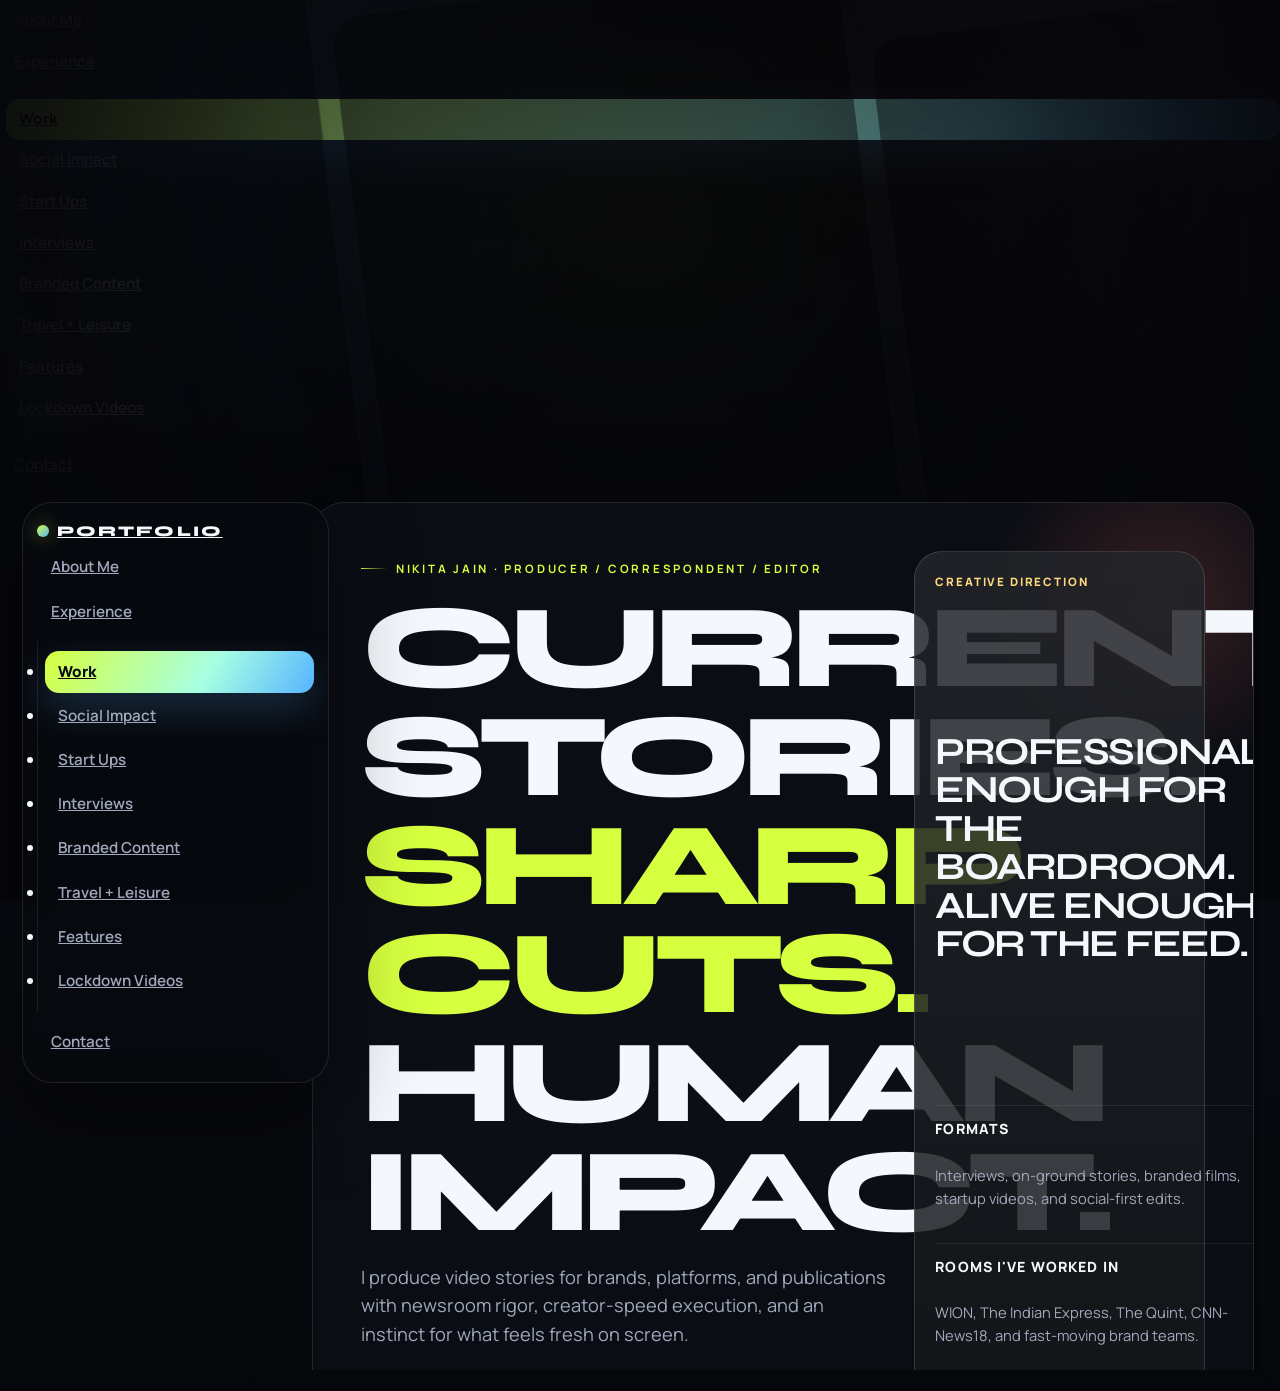
==== work/index.html @ 8c96d43a "Initial portfolio site" ====
<!DOCTYPE HTML>
<html lang="en-US">
<head>
  <meta charset="UTF-8" />
  <meta name="viewport" content="width=device-width, initial-scale=1" />
      <meta name="twitter:card"  content="summary_large_image" />
      <meta name="twitter:site"  content="@AdobePortfolio" />
      <meta  property="og:title" content="Nikita Jain" />
      <meta  property="og:image" content="https://cdn.myportfolio.com/aee86922-4d1b-463d-9aee-487c99e12952/8fd91ffe-3048-48e6-906c-65d2b6cb25d7_rwc_0x206x744x581x744.JPG?h=f7a42756dd6d887039b686fc2b5fd8d8" />
      <link rel="icon" href="[data-uri]"  />
      <link rel="stylesheet" href="/dist/css/main.css" type="text/css" />
      <link rel="stylesheet" href="https://cdn.myportfolio.com/aee86922-4d1b-463d-9aee-487c99e12952/eddd55c35e70dffb8dd0823394c822a41772726228.css?h=281a2cd52ff41fa3591e3cd0f54e4ab8" type="text/css" />
    <link rel="canonical" href="https://nikitajain2091.myportfolio.com/work" />
      <title>Nikita Jain</title>
    <script type="text/javascript" src="//use.typekit.net/ik/[base64].js?cb=7df94a2ddcbe22adc555051e82573f2f32728fa2" async onload="
    try {
      window.Typekit.load();
    } catch (e) {
      console.warn('Typekit not loaded.');
    }
    "></script>
  <link rel="stylesheet" href="/custom/custom.css" type="text/css" />
</head>
  <body class="transition-enabled nj-preload-lock">  <div class='page-background-video page-background-video-with-panel'>
  </div>
  <div class="js-responsive-nav">
    <div class="responsive-nav has-social">
      <div class="close-responsive-click-area js-close-responsive-nav">
        <div class="close-responsive-button"></div>
      </div>
          <nav data-hover-hint="nav">
      <div class="page-title">
        <a href="/nikita-jain" >About Me</a>
      </div>
      <div class="page-title">
        <a href="/experience" >Experience</a>
      </div>
              <ul class="group">
                  <li class="gallery-title"><a href="/work" class="active" >Work</a></li>
            <li class="project-title"><a href="/non-profit-organisation"  >Social Impact</a></li>
            <li class="project-title"><a href="/start-ups"  >Start Ups</a></li>
            <li class="project-title"><a href="/interviews"  >Interviews</a></li>
            <li class="project-title"><a href="/branded-content"  >Branded Content</a></li>
            <li class="project-title"><a href="/travel-leisure"  >Travel + Leisure</a></li>
            <li class="project-title"><a href="/features"  >Features</a></li>
            <li class="project-title"><a href="/lockdown-videos"  >Lockdown Videos</a></li>
              </ul>
      <div class="page-title">
        <a href="/contact" >Contact</a>
      </div>
              <div class="social pf-nav-social" data-hover-hint="navSocialIcons">
                <ul>
                </ul>
              </div>
          </nav>
    </div>
  </div>
  <div class="site-wrap cfix js-site-wrap">
    <div class="site-container">
      <div class="site-content e2e-site-content">
        <div class="sidebar-content">
          <header class="site-header">
              <div class="logo-wrap" data-hover-hint="logo">
                    <div class="logo e2e-site-logo-text logo-text  ">
    <a href="/work" class="preserve-whitespace">Portfolio</a>

</div>
              </div>
  <div class="hamburger-click-area js-hamburger">
    <div class="hamburger">
      <i></i>
      <i></i>
      <i></i>
    </div>
  </div>
          </header>
              <nav data-hover-hint="nav">
      <div class="page-title">
        <a href="/nikita-jain" >About Me</a>
      </div>
      <div class="page-title">
        <a href="/experience" >Experience</a>
      </div>
              <ul class="group">
                  <li class="gallery-title"><a href="/work" class="active" >Work</a></li>
            <li class="project-title"><a href="/non-profit-organisation"  >Social Impact</a></li>
            <li class="project-title"><a href="/start-ups"  >Start Ups</a></li>
            <li class="project-title"><a href="/interviews"  >Interviews</a></li>
            <li class="project-title"><a href="/branded-content"  >Branded Content</a></li>
            <li class="project-title"><a href="/travel-leisure"  >Travel + Leisure</a></li>
            <li class="project-title"><a href="/features"  >Features</a></li>
            <li class="project-title"><a href="/lockdown-videos"  >Lockdown Videos</a></li>
              </ul>
      <div class="page-title">
        <a href="/contact" >Contact</a>
      </div>
                  <div class="social pf-nav-social" data-hover-hint="navSocialIcons">
                    <ul>
                    </ul>
                  </div>
              </nav>
        </div>
        <main>
          <div class="nj-home-shell">
            <section class="nj-hero nj-hero--home">
              <div class="nj-hero-grid">
                <div class="nj-hero-copy">
                  <span class="nj-kicker">Nikita Jain · Producer / Correspondent / Editor</span>
                  <h1 class="nj-hero-tagline">Current stories. <span>Sharp cuts.</span> Human impact.</h1>
                  <p>I produce video stories for brands, platforms, and publications with newsroom rigor, creator-speed execution, and an instinct for what feels fresh on screen.</p>
                  <div class="nj-hero-actions">
                    <a class="nj-button nj-button-primary" href="/contact">Start a Project</a>
                    <a class="nj-button" href="/experience">See Full Experience</a>
                  </div>
                  <div class="nj-hero-meta">
                    <span>14+ years in video storytelling</span>
                    <span>Goa-based, available for projects</span>
                    <span>Research / Script / Shoot / Edit</span>
                  </div>
                </div>
                <aside class="nj-hero-panel">
                  <span class="nj-hero-panel__eyebrow">Creative Direction</span>
                  <h2 class="nj-hero-panel__title">Professional enough for the boardroom. Alive enough for the feed.</h2>
                  <ul class="nj-hero-panel__list">
                    <li>
                      <strong>Formats</strong>
                      <span>Interviews, on-ground stories, branded films, startup videos, and social-first edits.</span>
                    </li>
                    <li>
                      <strong>Rooms I&apos;ve worked in</strong>
                      <span>WION, The Indian Express, The Quint, CNN-News18, and fast-moving brand teams.</span>
                    </li>
                    <li>
                      <strong>How I work</strong>
                      <span>Emotion-led storytelling with a platform-smart visual language and strong editorial clarity.</span>
                    </li>
                  </ul>
                </aside>
              </div>
            </section>

            <section class="nj-marquee" aria-label="Areas of focus">
              <div class="nj-marquee__track">
                <span>Interview-Led Stories</span>
                <span>Branded Content</span>
                <span>Social Impact</span>
                <span>Startup Films</span>
                <span>Travel + Leisure</span>
                <span>Feature Narratives</span>
                <span>Vertical Video</span>
                <span>Interview-Led Stories</span>
                <span>Branded Content</span>
                <span>Social Impact</span>
                <span>Startup Films</span>
                <span>Travel + Leisure</span>
                <span>Feature Narratives</span>
                <span>Vertical Video</span>
              </div>
            </section>

            <section class="nj-proof-grid">
              <article class="nj-proof-card">
                <span class="nj-proof-card__label">Experience</span>
                <strong>14+</strong>
                <p>Years across newsrooms, digital platforms, and branded storytelling.</p>
              </article>
              <article class="nj-proof-card">
                <span class="nj-proof-card__label">Execution</span>
                <strong>End-to-End</strong>
                <p>Research, scripting, shoots, interviews, edit, and delivery handled with one clear vision.</p>
              </article>
              <article class="nj-proof-card">
                <span class="nj-proof-card__label">Range</span>
                <strong>Feed to Film</strong>
                <p>Comfortable moving between phone-shot verticals, cinematic packages, and long-form conversations.</p>
              </article>
              <article class="nj-proof-card">
                <span class="nj-proof-card__label">Approach</span>
                <strong>Fast + Thoughtful</strong>
                <p>Trend-aware visuals and pacing without losing the emotional core of the story.</p>
              </article>
            </section>

            <section class="nj-cover-gallery">
              <div class="nj-section-intro">
                <h2>Selected Worlds</h2>
                <p>Move through the portfolio by story type and audience. Each lane shows a different side of the way I shoot, structure, and edit.</p>
              </div>
              <section class="project-covers nj-cover-grid" data-context="page.gallery.covers">
          <a class="project-cover js-project-cover-touch hold-space" href="/non-profit-organisation" data-context="pages" data-identity="id:p69a99d00d640fbbbb282eb6e8b95f3759768d693f11e4fa039a28" data-hover-hint-id="p69a99d00d640fbbbb282eb6e8b95f3759768d693f11e4fa039a28" data-hover-hint="galleryPageCover">
              <div class="cover-image-wrap">
                <div class="cover-image">
                    <div class="cover cover-normal">

            <img
              class="cover__img js-lazy"
              src="https://cdn.myportfolio.com/aee86922-4d1b-463d-9aee-487c99e12952/8fd91ffe-3048-48e6-906c-65d2b6cb25d7_rwc_0x206x744x581x32.JPG?h=46babee349b1d46975802ad6f79997cb"
              data-src="https://cdn.myportfolio.com/aee86922-4d1b-463d-9aee-487c99e12952/8fd91ffe-3048-48e6-906c-65d2b6cb25d7_rwc_0x206x744x581x744.JPG?h=f7a42756dd6d887039b686fc2b5fd8d8"
              data-srcset="https://cdn.myportfolio.com/aee86922-4d1b-463d-9aee-487c99e12952/8fd91ffe-3048-48e6-906c-65d2b6cb25d7_rwc_0x206x744x581x640.JPG?h=66c3977cce5f6ee6545871f9a658749f 640w, https://cdn.myportfolio.com/aee86922-4d1b-463d-9aee-487c99e12952/8fd91ffe-3048-48e6-906c-65d2b6cb25d7_rwc_0x206x744x581x744.JPG?h=f7a42756dd6d887039b686fc2b5fd8d8 1280w, https://cdn.myportfolio.com/aee86922-4d1b-463d-9aee-487c99e12952/8fd91ffe-3048-48e6-906c-65d2b6cb25d7_rwc_0x206x744x581x744.JPG?h=f7a42756dd6d887039b686fc2b5fd8d8 1366w, https://cdn.myportfolio.com/aee86922-4d1b-463d-9aee-487c99e12952/8fd91ffe-3048-48e6-906c-65d2b6cb25d7_rwc_0x206x744x581x744.JPG?h=f7a42756dd6d887039b686fc2b5fd8d8 1920w, https://cdn.myportfolio.com/aee86922-4d1b-463d-9aee-487c99e12952/8fd91ffe-3048-48e6-906c-65d2b6cb25d7_rwc_0x206x744x581x744.JPG?h=f7a42756dd6d887039b686fc2b5fd8d8 2560w, https://cdn.myportfolio.com/aee86922-4d1b-463d-9aee-487c99e12952/8fd91ffe-3048-48e6-906c-65d2b6cb25d7_rwc_0x206x744x581x744.JPG?h=f7a42756dd6d887039b686fc2b5fd8d8 5120w"
              data-sizes="(max-width: 540px) 100vw, (max-width: 768px) 50vw, calc(1400px / 3)"
            >
                              </div>
                </div>
              </div>
            <div class="details-wrap">
              <div class="details">
                <div class="details-inner">
                    <div class="title preserve-whitespace">Social Impact</div>
                    <div class="date">2026</div>
                </div>
              </div>
            </div>
          </a>
          <a class="project-cover js-project-cover-touch hold-space" href="/start-ups" data-context="pages" data-identity="id:p67a1b7a6af06026bf048efdf017a32c3e430eb9e0eb062f601c6f" data-hover-hint-id="p67a1b7a6af06026bf048efdf017a32c3e430eb9e0eb062f601c6f" data-hover-hint="galleryPageCover">
              <div class="cover-image-wrap">
                <div class="cover-image">
                    <div class="cover cover-normal">

            <img
              class="cover__img js-lazy"
              src="https://cdn.myportfolio.com/aee86922-4d1b-463d-9aee-487c99e12952/4d25d91d-5f3c-4228-8494-e9ae48df9326_rwc_94x0x1091x853x32.jpg?h=dbe4711f5311e3dec28117957ae3f00a"
              data-src="https://cdn.myportfolio.com/aee86922-4d1b-463d-9aee-487c99e12952/4d25d91d-5f3c-4228-8494-e9ae48df9326_rwc_94x0x1091x853x1091.jpg?h=72ae4a4e97147f4b478f6525df0117e9"
              data-srcset="https://cdn.myportfolio.com/aee86922-4d1b-463d-9aee-487c99e12952/4d25d91d-5f3c-4228-8494-e9ae48df9326_rwc_94x0x1091x853x640.jpg?h=49e66bca6ec04d92ec4b084edcbdb229 640w, https://cdn.myportfolio.com/aee86922-4d1b-463d-9aee-487c99e12952/4d25d91d-5f3c-4228-8494-e9ae48df9326_rwc_94x0x1091x853x1280.jpg?h=5ebd2a297aa0f67d7ffc18de611f49a6 1280w, https://cdn.myportfolio.com/aee86922-4d1b-463d-9aee-487c99e12952/4d25d91d-5f3c-4228-8494-e9ae48df9326_rwc_94x0x1091x853x1091.jpg?h=72ae4a4e97147f4b478f6525df0117e9 1366w, https://cdn.myportfolio.com/aee86922-4d1b-463d-9aee-487c99e12952/4d25d91d-5f3c-4228-8494-e9ae48df9326_rwc_94x0x1091x853x1091.jpg?h=72ae4a4e97147f4b478f6525df0117e9 1920w, https://cdn.myportfolio.com/aee86922-4d1b-463d-9aee-487c99e12952/4d25d91d-5f3c-4228-8494-e9ae48df9326_rwc_94x0x1091x853x1091.jpg?h=72ae4a4e97147f4b478f6525df0117e9 2560w, https://cdn.myportfolio.com/aee86922-4d1b-463d-9aee-487c99e12952/4d25d91d-5f3c-4228-8494-e9ae48df9326_rwc_94x0x1091x853x1091.jpg?h=72ae4a4e97147f4b478f6525df0117e9 5120w"
              data-sizes="(max-width: 540px) 100vw, (max-width: 768px) 50vw, calc(1400px / 3)"
            >
                              </div>
                </div>
              </div>
            <div class="details-wrap">
              <div class="details">
                <div class="details-inner">
                    <div class="title preserve-whitespace">Start Ups</div>
                    <div class="date">2025</div>
                </div>
              </div>
            </div>
          </a>
          <a class="project-cover js-project-cover-touch hold-space" href="/interviews" data-context="pages" data-identity="id:p6778fb15527fad0252ab89fa9fde29dbbafadbda7f78a64df3cc3" data-hover-hint-id="p6778fb15527fad0252ab89fa9fde29dbbafadbda7f78a64df3cc3" data-hover-hint="galleryPageCover">
              <div class="cover-image-wrap">
                <div class="cover-image">
                    <div class="cover cover-normal">

            <img
              class="cover__img js-lazy"
              src="https://cdn.myportfolio.com/aee86922-4d1b-463d-9aee-487c99e12952/fcc16484-1bd5-47ad-b147-c75aed5e3f62_carw_202x158x32.jpg?h=e5e4cd2edb185f1dd699bc64ae4f3de8"
              data-src="https://cdn.myportfolio.com/aee86922-4d1b-463d-9aee-487c99e12952/fcc16484-1bd5-47ad-b147-c75aed5e3f62_car_202x158.jpg?h=d15eca2c1eee6078e3727396155e9a61"
              data-srcset="https://cdn.myportfolio.com/aee86922-4d1b-463d-9aee-487c99e12952/fcc16484-1bd5-47ad-b147-c75aed5e3f62_carw_202x158x640.jpg?h=32877344a2f6209b33705a50ab654e26 640w, https://cdn.myportfolio.com/aee86922-4d1b-463d-9aee-487c99e12952/fcc16484-1bd5-47ad-b147-c75aed5e3f62_carw_202x158x1280.jpg?h=3bfe947cf84d22b657b412e67a409b3d 1280w, https://cdn.myportfolio.com/aee86922-4d1b-463d-9aee-487c99e12952/fcc16484-1bd5-47ad-b147-c75aed5e3f62_carw_202x158x1366.jpg?h=f3afdcce19eab4b9a81ace2a52f444f5 1366w, https://cdn.myportfolio.com/aee86922-4d1b-463d-9aee-487c99e12952/fcc16484-1bd5-47ad-b147-c75aed5e3f62_carw_202x158x1920.jpg?h=f467f16646173b00ad50e432af799187 1920w, https://cdn.myportfolio.com/aee86922-4d1b-463d-9aee-487c99e12952/fcc16484-1bd5-47ad-b147-c75aed5e3f62_carw_202x158x2560.jpg?h=c8b176a6cb5537dbf6fa17abb9a76dae 2560w, https://cdn.myportfolio.com/aee86922-4d1b-463d-9aee-487c99e12952/fcc16484-1bd5-47ad-b147-c75aed5e3f62_carw_202x158x5120.jpg?h=d879a4a7cb00586a640a07ba1a0d7699 5120w"
              data-sizes="(max-width: 540px) 100vw, (max-width: 768px) 50vw, calc(1400px / 3)"
            >
                              </div>
                </div>
              </div>
            <div class="details-wrap">
              <div class="details">
                <div class="details-inner">
                    <div class="title preserve-whitespace">Interviews</div>
                    <div class="date">2025</div>
                </div>
              </div>
            </div>
          </a>
          <a class="project-cover js-project-cover-touch hold-space" href="/branded-content" data-context="pages" data-identity="id:p67779c4733384d0aa7c23683206b95b6d7e60f40e93129cc434a5" data-hover-hint-id="p67779c4733384d0aa7c23683206b95b6d7e60f40e93129cc434a5" data-hover-hint="galleryPageCover">
              <div class="cover-image-wrap">
                <div class="cover-image">
                    <div class="cover cover-normal">

            <img
              class="cover__img js-lazy"
              src="https://cdn.myportfolio.com/aee86922-4d1b-463d-9aee-487c99e12952/cc681901-b016-4898-b222-823a9cf1b971_carw_202x158x32.jpg?h=ba87c7a8791ac4b1af8dad7a58f90e3b"
              data-src="https://cdn.myportfolio.com/aee86922-4d1b-463d-9aee-487c99e12952/cc681901-b016-4898-b222-823a9cf1b971_car_202x158.jpg?h=5d8b48dfadba8f13a7128de1c24a7b96"
              data-srcset="https://cdn.myportfolio.com/aee86922-4d1b-463d-9aee-487c99e12952/cc681901-b016-4898-b222-823a9cf1b971_carw_202x158x640.jpg?h=aa7c1d70f0b62af38e5bbd72b6e5def1 640w, https://cdn.myportfolio.com/aee86922-4d1b-463d-9aee-487c99e12952/cc681901-b016-4898-b222-823a9cf1b971_carw_202x158x1280.jpg?h=6733adc90137df01ff74440164b99a39 1280w, https://cdn.myportfolio.com/aee86922-4d1b-463d-9aee-487c99e12952/cc681901-b016-4898-b222-823a9cf1b971_carw_202x158x1366.jpg?h=92a923e9a21c0c8d1201cc362e1d7c19 1366w, https://cdn.myportfolio.com/aee86922-4d1b-463d-9aee-487c99e12952/cc681901-b016-4898-b222-823a9cf1b971_carw_202x158x1920.jpg?h=30c74062319040f28af80ba64abd8ca9 1920w, https://cdn.myportfolio.com/aee86922-4d1b-463d-9aee-487c99e12952/cc681901-b016-4898-b222-823a9cf1b971_carw_202x158x2560.jpg?h=14dff5db69cf940885a693a605d68b1d 2560w, https://cdn.myportfolio.com/aee86922-4d1b-463d-9aee-487c99e12952/cc681901-b016-4898-b222-823a9cf1b971_carw_202x158x5120.jpg?h=046531c1f0f545b5ad04c8bb2e326e31 5120w"
              data-sizes="(max-width: 540px) 100vw, (max-width: 768px) 50vw, calc(1400px / 3)"
            >
                              </div>
                </div>
              </div>
            <div class="details-wrap">
              <div class="details">
                <div class="details-inner">
                    <div class="title preserve-whitespace">Branded Content</div>
                    <div class="date">2025</div>
                </div>
              </div>
            </div>
          </a>
          <a class="project-cover js-project-cover-touch hold-space" href="/travel-leisure" data-context="pages" data-identity="id:p67779c1e7af4ba90fbf427b9a416ce37aef0cb1a3dfe5766c3e79" data-hover-hint-id="p67779c1e7af4ba90fbf427b9a416ce37aef0cb1a3dfe5766c3e79" data-hover-hint="galleryPageCover">
              <div class="cover-image-wrap">
                <div class="cover-image">
                    <div class="cover cover-normal">

            <img
              class="cover__img js-lazy"
              src="https://cdn.myportfolio.com/aee86922-4d1b-463d-9aee-487c99e12952/0b2a0162-5c78-4f82-a847-a118b00306ab_carw_202x158x32.jpg?h=ffd5b77c35e6673cdbf5a2f8476d49c8"
              data-src="https://cdn.myportfolio.com/aee86922-4d1b-463d-9aee-487c99e12952/0b2a0162-5c78-4f82-a847-a118b00306ab_car_202x158.jpg?h=558faad0306115b7de61b512bda860c1"
              data-srcset="https://cdn.myportfolio.com/aee86922-4d1b-463d-9aee-487c99e12952/0b2a0162-5c78-4f82-a847-a118b00306ab_carw_202x158x640.jpg?h=7083d243ebfe6ab490bdd111f57207de 640w, https://cdn.myportfolio.com/aee86922-4d1b-463d-9aee-487c99e12952/0b2a0162-5c78-4f82-a847-a118b00306ab_carw_202x158x1280.jpg?h=0aedeac81f8951c5351971e1dcc22db5 1280w, https://cdn.myportfolio.com/aee86922-4d1b-463d-9aee-487c99e12952/0b2a0162-5c78-4f82-a847-a118b00306ab_carw_202x158x1366.jpg?h=9ce78f19dc288e5f325fcc2e0868651c 1366w, https://cdn.myportfolio.com/aee86922-4d1b-463d-9aee-487c99e12952/0b2a0162-5c78-4f82-a847-a118b00306ab_carw_202x158x1920.jpg?h=0e2c732986522b09bbfe10b82123adac 1920w, https://cdn.myportfolio.com/aee86922-4d1b-463d-9aee-487c99e12952/0b2a0162-5c78-4f82-a847-a118b00306ab_carw_202x158x2560.jpg?h=092507960ca8c503eef7f58e24eb3cd4 2560w, https://cdn.myportfolio.com/aee86922-4d1b-463d-9aee-487c99e12952/0b2a0162-5c78-4f82-a847-a118b00306ab_carw_202x158x5120.jpg?h=f7d112cc7713cbe6d7ba915614eef02b 5120w"
              data-sizes="(max-width: 540px) 100vw, (max-width: 768px) 50vw, calc(1400px / 3)"
            >
                              </div>
                </div>
              </div>
            <div class="details-wrap">
              <div class="details">
                <div class="details-inner">
                    <div class="title preserve-whitespace">Travel + Leisure</div>
                    <div class="date">2025</div>
                </div>
              </div>
            </div>
          </a>
          <a class="project-cover js-project-cover-touch hold-space" href="/features" data-context="pages" data-identity="id:p6777a05237d5c7350c290656d8c7e31f5ba0dac19aadd1fe1a2b9" data-hover-hint-id="p6777a05237d5c7350c290656d8c7e31f5ba0dac19aadd1fe1a2b9" data-hover-hint="galleryPageCover">
              <div class="cover-image-wrap">
                <div class="cover-image">
                    <div class="cover cover-normal">

            <img
              class="cover__img js-lazy"
              src="https://cdn.myportfolio.com/aee86922-4d1b-463d-9aee-487c99e12952/70597f4e-afa6-4838-a004-e8d9013685e0_carw_202x158x32.jpg?h=668695b05a7e8697c2f204d3653eb264"
              data-src="https://cdn.myportfolio.com/aee86922-4d1b-463d-9aee-487c99e12952/70597f4e-afa6-4838-a004-e8d9013685e0_car_202x158.jpg?h=e58ef315ed99d3a5236b28be48046913"
              data-srcset="https://cdn.myportfolio.com/aee86922-4d1b-463d-9aee-487c99e12952/70597f4e-afa6-4838-a004-e8d9013685e0_carw_202x158x640.jpg?h=8ae50405e1cfc60ef6d892773c2ba14c 640w, https://cdn.myportfolio.com/aee86922-4d1b-463d-9aee-487c99e12952/70597f4e-afa6-4838-a004-e8d9013685e0_carw_202x158x1280.jpg?h=f58c5d58601f16366dea4c9d15deda85 1280w, https://cdn.myportfolio.com/aee86922-4d1b-463d-9aee-487c99e12952/70597f4e-afa6-4838-a004-e8d9013685e0_carw_202x158x1366.jpg?h=c828b4c99c101ee37361379655a68579 1366w, https://cdn.myportfolio.com/aee86922-4d1b-463d-9aee-487c99e12952/70597f4e-afa6-4838-a004-e8d9013685e0_carw_202x158x1920.jpg?h=dc20706ab68c3ad837b1d6866a610c58 1920w, https://cdn.myportfolio.com/aee86922-4d1b-463d-9aee-487c99e12952/70597f4e-afa6-4838-a004-e8d9013685e0_carw_202x158x2560.jpg?h=e50884d668eb23446a8b6689fd352d97 2560w, https://cdn.myportfolio.com/aee86922-4d1b-463d-9aee-487c99e12952/70597f4e-afa6-4838-a004-e8d9013685e0_carw_202x158x5120.jpg?h=5e909d4a7f3d91ddcd18507fd6660215 5120w"
              data-sizes="(max-width: 540px) 100vw, (max-width: 768px) 50vw, calc(1400px / 3)"
            >
                              </div>
                </div>
              </div>
            <div class="details-wrap">
              <div class="details">
                <div class="details-inner">
                    <div class="title preserve-whitespace">Features</div>
                    <div class="date">2025</div>
                </div>
              </div>
            </div>
          </a>
          <a class="project-cover js-project-cover-touch hold-space" href="/lockdown-videos" data-context="pages" data-identity="id:p67779c6f9dc8c81702be55b2a3e5d7760f9df091a7bce8c502dde" data-hover-hint-id="p67779c6f9dc8c81702be55b2a3e5d7760f9df091a7bce8c502dde" data-hover-hint="galleryPageCover">
              <div class="cover-image-wrap">
                <div class="cover-image">
                    <div class="cover cover-normal">

            <img
              class="cover__img js-lazy"
              src="https://cdn.myportfolio.com/aee86922-4d1b-463d-9aee-487c99e12952/13371e4a-a2e8-44d2-bed3-285e565fddd1_carw_202x158x32.jpg?h=eba43be8632b921ef93ea2a25771d299"
              data-src="https://cdn.myportfolio.com/aee86922-4d1b-463d-9aee-487c99e12952/13371e4a-a2e8-44d2-bed3-285e565fddd1_car_202x158.jpg?h=0c3395802fc854de5c94f16a3d7da24a"
              data-srcset="https://cdn.myportfolio.com/aee86922-4d1b-463d-9aee-487c99e12952/13371e4a-a2e8-44d2-bed3-285e565fddd1_carw_202x158x640.jpg?h=43f4ce92bc10a51c37290b6c5fa6e3bf 640w, https://cdn.myportfolio.com/aee86922-4d1b-463d-9aee-487c99e12952/13371e4a-a2e8-44d2-bed3-285e565fddd1_carw_202x158x1280.jpg?h=1ef12a7c59e057b616949a706f279675 1280w, https://cdn.myportfolio.com/aee86922-4d1b-463d-9aee-487c99e12952/13371e4a-a2e8-44d2-bed3-285e565fddd1_carw_202x158x1366.jpg?h=0903219731899481abca32868b02c037 1366w, https://cdn.myportfolio.com/aee86922-4d1b-463d-9aee-487c99e12952/13371e4a-a2e8-44d2-bed3-285e565fddd1_carw_202x158x1920.jpg?h=cd132072c001865fc42c5ff8fa0d47d9 1920w, https://cdn.myportfolio.com/aee86922-4d1b-463d-9aee-487c99e12952/13371e4a-a2e8-44d2-bed3-285e565fddd1_carw_202x158x2560.jpg?h=a96a1d4c9a150a7ad7cf2fc782923515 2560w, https://cdn.myportfolio.com/aee86922-4d1b-463d-9aee-487c99e12952/13371e4a-a2e8-44d2-bed3-285e565fddd1_carw_202x158x5120.jpg?h=4c330bfea560d4d837e8b66b15bafa44 5120w"
              data-sizes="(max-width: 540px) 100vw, (max-width: 768px) 50vw, calc(1400px / 3)"
            >
                              </div>
                </div>
              </div>
            <div class="details-wrap">
              <div class="details">
                <div class="details-inner">
                    <div class="title preserve-whitespace">Lockdown Videos</div>
                    <div class="date">2025</div>
                </div>
              </div>
            </div>
          </a>
          </section>
            </section>

            <section class="nj-selected-cuts">
              <div class="nj-reel-top">
                <div class="nj-section-intro">
                  <h2>Quick Watch</h2>
                  <p>A few fast reads on tone, pacing, and storytelling range. Scroll through the cuts and open any frame that catches you.</p>
                </div>
                <div class="nj-reel-controls">
                  <button class="nj-reel-nav" type="button" data-reel-nav="prev" aria-label="Scroll selected cuts left">&#8592;</button>
                  <button class="nj-reel-nav" type="button" data-reel-nav="next" aria-label="Scroll selected cuts right">&#8594;</button>
                </div>
              </div>
              <div class="nj-reel-row" data-reel-track>
                <article class="nj-reel-card">
                  <div class="nj-reel-media">
                    <button class="nj-reel-launch" type="button" data-embed="https://www.youtube.com/embed/4pftrqACK1w?autoplay=1&amp;rel=0&amp;modestbranding=1&amp;playsinline=1" aria-label="Play Ground Narrative">
                      <img src="https://i.ytimg.com/vi/4pftrqACK1w/hqdefault.jpg" alt="Ground Narrative preview" loading="lazy" />
                      <span class="nj-reel-play" aria-hidden="true">&#9654;</span>
                    </button>
                  </div>
                  <div class="nj-reel-copy"><h3>Ground Narrative</h3><p>On-ground storytelling anchored in people, place, and emotional clarity.</p></div>
                </article>
                <article class="nj-reel-card">
                  <div class="nj-reel-media">
                    <button class="nj-reel-launch" type="button" data-embed="https://www.youtube.com/embed/cR3bDauDEuM?autoplay=1&amp;rel=0&amp;modestbranding=1&amp;playsinline=1" aria-label="Play Long-Form Interview">
                      <img src="https://i.ytimg.com/vi/cR3bDauDEuM/hqdefault.jpg" alt="Long-Form Interview preview" loading="lazy" />
                      <span class="nj-reel-play" aria-hidden="true">&#9654;</span>
                    </button>
                  </div>
                  <div class="nj-reel-copy"><h3>Long-Form Interview</h3><p>Conversation-driven format built for listening, pacing, and sharp editorial structure.</p></div>
                </article>
                <article class="nj-reel-card">
                  <div class="nj-reel-media">
                    <button class="nj-reel-launch" type="button" data-embed="https://www.youtube.com/embed/yucibozMfPE?autoplay=1&amp;rel=0&amp;modestbranding=1&amp;playsinline=1" aria-label="Play Startup Story">
                      <img src="https://i.ytimg.com/vi/yucibozMfPE/hqdefault.jpg" alt="Startup Story preview" loading="lazy" />
                      <span class="nj-reel-play" aria-hidden="true">&#9654;</span>
                    </button>
                  </div>
                  <div class="nj-reel-copy"><h3>Startup Story</h3><p>Founder-focused storytelling that captures momentum without losing credibility.</p></div>
                </article>
                <article class="nj-reel-card">
                  <div class="nj-reel-media">
                    <button class="nj-reel-launch" type="button" data-embed="https://www.youtube.com/embed/uCJV5D-RxLc?autoplay=1&amp;rel=0&amp;modestbranding=1&amp;playsinline=1" aria-label="Play Branded Film">
                      <img src="https://i.ytimg.com/vi/uCJV5D-RxLc/hqdefault.jpg" alt="Branded Film preview" loading="lazy" />
                      <span class="nj-reel-play" aria-hidden="true">&#9654;</span>
                    </button>
                  </div>
                  <div class="nj-reel-copy"><h3>Branded Film</h3><p>Brand-first narrative with an editorial voice and a cleaner, more cinematic finish.</p></div>
                </article>
                <article class="nj-reel-card">
                  <div class="nj-reel-media">
                    <button class="nj-reel-launch" type="button" data-embed="https://www.youtube.com/embed/GWQjX62_vIQ?autoplay=1&amp;rel=0&amp;modestbranding=1&amp;playsinline=1" aria-label="Play Travel Visual">
                      <img src="https://i.ytimg.com/vi/GWQjX62_vIQ/hqdefault.jpg" alt="Travel Visual preview" loading="lazy" />
                      <span class="nj-reel-play" aria-hidden="true">&#9654;</span>
                    </button>
                  </div>
                  <div class="nj-reel-copy"><h3>Travel Visual</h3><p>Atmospheric visuals built around texture, rhythm, and a strong sense of place.</p></div>
                </article>
                <article class="nj-reel-card">
                  <div class="nj-reel-media">
                    <button class="nj-reel-launch" type="button" data-embed="https://www.youtube.com/embed/-x_cdz8Jxd0?autoplay=1&amp;rel=0&amp;modestbranding=1&amp;playsinline=1" aria-label="Play Feature Story">
                      <img src="https://i.ytimg.com/vi/-x_cdz8Jxd0/hqdefault.jpg" alt="Feature Story preview" loading="lazy" />
                      <span class="nj-reel-play" aria-hidden="true">&#9654;</span>
                    </button>
                  </div>
                  <div class="nj-reel-copy"><h3>Feature Story</h3><p>Structured narrative arcs designed for retention, feeling, and a clear payoff.</p></div>
                </article>
              </div>
            </section>

            <section class="nj-contact-me">
              <span class="nj-contact-me__tag">Contact</span>
              <h2>Need a story with speed, substance, and style?</h2>
              <p>Share the brief, the platform, and the timeline. I&apos;ll come back with a creative direction that feels current and a production plan that stays practical.</p>
              <div class="nj-contact-me__actions">
                <a class="nj-button nj-button-primary" href="mailto:nikitajain20.91@gmail.com">Email Brief</a>
                <a class="nj-button" href="https://wa.me/919971891017" target="_blank" rel="noopener noreferrer">WhatsApp</a>
                <a class="nj-button" href="https://www.linkedin.com/in/nikita-jain-46b24752/" target="_blank" rel="noopener noreferrer">LinkedIn</a>
              </div>
            </section>
          </div>
              <section class="back-to-top" data-hover-hint="backToTop">
                <a href="#"><span class="arrow">&uarr;</span><span class="preserve-whitespace">Back to Top</span></a>
              </section>
              <a class="back-to-top-fixed js-back-to-top back-to-top-fixed-with-panel" data-hover-hint="backToTop" data-hover-hint-placement="top-start" href="#">
                <svg version="1.1" id="Layer_1" xmlns="http://www.w3.org/2000/svg" xmlns:xlink="http://www.w3.org/1999/xlink" x="0px" y="0px"
                 viewBox="0 0 26 26" style="enable-background:new 0 0 26 26;" xml:space="preserve" class="icon icon-back-to-top">
                <g>
                  <path d="M13.8,1.3L21.6,9c0.1,0.1,0.1,0.3,0.2,0.4c0.1,0.1,0.1,0.3,0.1,0.4s0,0.3-0.1,0.4c-0.1,0.1-0.1,0.3-0.3,0.4
                    c-0.1,0.1-0.2,0.2-0.4,0.3c-0.2,0.1-0.3,0.1-0.4,0.1c-0.1,0-0.3,0-0.4-0.1c-0.2-0.1-0.3-0.2-0.4-0.3L14.2,5l0,19.1
                    c0,0.2-0.1,0.3-0.1,0.5c0,0.1-0.1,0.3-0.3,0.4c-0.1,0.1-0.2,0.2-0.4,0.3c-0.1,0.1-0.3,0.1-0.5,0.1c-0.1,0-0.3,0-0.4-0.1
                    c-0.1-0.1-0.3-0.1-0.4-0.3c-0.1-0.1-0.2-0.2-0.3-0.4c-0.1-0.1-0.1-0.3-0.1-0.5l0-19.1l-5.7,5.7C6,10.8,5.8,10.9,5.7,11
                    c-0.1,0.1-0.3,0.1-0.4,0.1c-0.2,0-0.3,0-0.4-0.1c-0.1-0.1-0.3-0.2-0.4-0.3c-0.1-0.1-0.1-0.2-0.2-0.4C4.1,10.2,4,10.1,4.1,9.9
                    c0-0.1,0-0.3,0.1-0.4c0-0.1,0.1-0.3,0.3-0.4l7.7-7.8c0.1,0,0.2-0.1,0.2-0.1c0,0,0.1-0.1,0.2-0.1c0.1,0,0.2,0,0.2-0.1
                    c0.1,0,0.1,0,0.2,0c0,0,0.1,0,0.2,0c0.1,0,0.2,0,0.2,0.1c0.1,0,0.1,0.1,0.2,0.1C13.7,1.2,13.8,1.2,13.8,1.3z"/>
                </g>
                </svg>
              </a>
              <footer class="site-footer" data-hover-hint="footer">
                <div class="footer-text">
                  Powered by <a href="http://portfolio.adobe.com" target="_blank">Adobe Portfolio</a>
                </div>
              </footer>
        </main>
      </div>
    </div>
  </div>
</body>
<script type="text/javascript">
  // fix for Safari's back/forward cache
  window.onpageshow = function(e) {
    if (e.persisted) { window.location.reload(); }
  };
</script>
  <script type="text/javascript">var __config__ = {"page_id":"p67779ac8e5a48d2a434ab76520e96e35488653587f85f826b1419","theme":{"name":"basic"},"pageTransition":true,"linkTransition":true,"disableDownload":false,"localizedValidationMessages":{"required":"This field is required","Email":"This field must be a valid email address"},"lightbox":{"enabled":true,"color":{"opacity":0.94,"hex":"#fff"}},"cookie_banner":{"enabled":false}};</script>
  <script type="text/javascript" src="/site/translations?cb=7df94a2ddcbe22adc555051e82573f2f32728fa2"></script>
  <script type="text/javascript" src="/dist/js/main.js?cb=7df94a2ddcbe22adc555051e82573f2f32728fa2"></script>
  <script defer src="/custom/custom.js"></script>
</html>
---- dist/css/main.css ----
.disable-download img {
  pointer-events: none; }
@-webkit-keyframes rotate-forever {
  0% {
    -webkit-transform: rotate(0deg);
    -moz-transform: rotate(0deg);
    -ms-transform: rotate(0deg);
    -o-transform: rotate(0deg);
    transform: rotate(0deg); }
  100% {
    -webkit-transform: rotate(360deg);
    -moz-transform: rotate(360deg);
    -ms-transform: rotate(360deg);
    -o-transform: rotate(360deg);
    transform: rotate(360deg); } }

@-moz-keyframes rotate-forever {
  0% {
    -webkit-transform: rotate(0deg);
    -moz-transform: rotate(0deg);
    -ms-transform: rotate(0deg);
    -o-transform: rotate(0deg);
    transform: rotate(0deg); }
  100% {
    -webkit-transform: rotate(360deg);
    -moz-transform: rotate(360deg);
    -ms-transform: rotate(360deg);
    -o-transform: rotate(360deg);
    transform: rotate(360deg); } }

@keyframes rotate-forever {
  0% {
    -webkit-transform: rotate(0deg);
    -moz-transform: rotate(0deg);
    -ms-transform: rotate(0deg);
    -o-transform: rotate(0deg);
    transform: rotate(0deg); }
  100% {
    -webkit-transform: rotate(360deg);
    -moz-transform: rotate(360deg);
    -ms-transform: rotate(360deg);
    -o-transform: rotate(360deg);
    transform: rotate(360deg); } }

.lightbox-spinner {
  -webkit-animation-duration: 0.7s;
  -moz-animation-duration: 0.7s;
  animation-duration: 0.7s;
  -webkit-animation-iteration-count: infinite;
  -moz-animation-iteration-count: infinite;
  animation-iteration-count: infinite;
  -webkit-animation-name: rotate-forever;
  -moz-animation-name: rotate-forever;
  animation-name: rotate-forever;
  -webkit-animation-timing-function: linear;
  -moz-animation-timing-function: linear;
  animation-timing-function: linear;
  height: 30px;
  width: 30px;
  border: 4px solid #fff;
  border-right-color: transparent;
  border-radius: 50%;
  display: inline-block;
  opacity: 0.7; }
.link-transition a {
  transition: background 0.2s ease, color 0.2s ease; }
  .link-transition a svg {
    transition: fill 0.2s ease; }

.project-cover .details {
  transition: background 0.2s ease; }

.project-cover .title,
.project-cover .fields,
.project-cover .custom,
.project-cover .description,
.project-cover .date {
  transition: color 0.2s ease; }
html.lightbox-enabled,
html.lightbox-enabled body {
  overflow: hidden; }

html.lightbox-zoomed .lightbox-content {
  cursor: zoom-out;
  overflow: auto; }
  html.lightbox-zoomed .lightbox-content.zoomable-x {
    justify-content: flex-start; }
  html.lightbox-zoomed .lightbox-content.zoomable-y {
    align-items: baseline; }

html.lightbox-zoomed #lightbox-wrap img {
  max-width: inherit;
  max-height: inherit; }

html.lightbox-zoomed #lightbox-img-wrap .lightbox-extra {
  display: none; }

.lightbox-link,
.lightbox-content.zoomable {
  cursor: zoom-in; }

#lightbox-wrap .lightbox-contents {
  -moz-user-select: none;
  -webkit-user-select: none;
  -ms-user-select: none;
  user-select: none; }

.lightbox-content {
  align-items: center;
  display: flex;
  height: 100%;
  justify-content: center;
  opacity: 1;
  position: absolute;
  top: 0;
  transition: opacity .4s;
  width: 100vw; }

#lightbox-blocking {
  align-items: center;
  bottom: 0;
  display: flex;
  justify-content: center;
  left: 0;
  position: fixed;
  right: 0;
  top: 0;
  z-index: 1002; }
  #lightbox-blocking .lightbox-spinner {
    display: none; }

#lightbox-wrap {
  height: 100%;
  left: 0;
  position: fixed;
  top: 0;
  width: 100vw;
  z-index: 1001; }
  #lightbox-wrap .offscreen, #lightbox-wrap.offscreen {
    height: 0;
    overflow: hidden;
    visibility: hidden;
    -webkit-transform: translateX(-99999px);
    -ms-transform: translateX(-99999px);
    transform: translateX(-99999px);
    width: 0; }
  #lightbox-wrap.loading .lightbox-spinner {
    display: block; }
  #lightbox-wrap .hidden {
    opacity: 0; }
  #lightbox-wrap .lightbox-contents {
    display: inline-block;
    max-height: 100%;
    max-width: 100%; }
  #lightbox-wrap.single .next, #lightbox-wrap.single .next:hover,
  #lightbox-wrap.single .prev,
  #lightbox-wrap.single .prev:hover {
    display: none; }
  #lightbox-wrap.extras-hidden #lightbox-img-wrap .lightbox-extra {
    opacity: 0;
    transition: opacity 1s; }
  #lightbox-wrap img {
    max-height: 100vh;
    max-width: 100vw; }

#lightbox-inner-wrap {
  height: 100%;
  margin: auto;
  position: relative;
  z-index: 1003; }
  #lightbox-inner-wrap .control {
    cursor: pointer;
    position: absolute;
    z-index: 1003; }
  #lightbox-inner-wrap svg .lightbox-icon-bg {
    fill: #696969;
    opacity: .2; }
  #lightbox-inner-wrap svg:hover .lightbox-icon-bg {
    opacity: .4; }
  #lightbox-inner-wrap .next,
  #lightbox-inner-wrap .prev {
    height: 100vh;
    opacity: 0;
    top: 0;
    width: 30vw; }
    #lightbox-inner-wrap .next:hover,
    #lightbox-inner-wrap .prev:hover {
      opacity: 1; }
    #lightbox-inner-wrap .next.hidden,
    #lightbox-inner-wrap .prev.hidden {
      cursor: default; }
      #lightbox-inner-wrap .next.hidden svg,
      #lightbox-inner-wrap .prev.hidden svg {
        display: none; }
    #lightbox-inner-wrap .next svg,
    #lightbox-inner-wrap .prev svg {
      top: -webkit-calc(50% - 30px) ;
      top: calc(50% - 30px) ;
      position: absolute; }
      #lightbox-inner-wrap .next svg .lightbox-icon-arrow,
      #lightbox-inner-wrap .prev svg .lightbox-icon-arrow {
        fill: #FFFFFF; }
  #lightbox-inner-wrap .next {
    right: 0; }
    #lightbox-inner-wrap .next svg {
      right: 20px; }
  #lightbox-inner-wrap .prev {
    left: 0; }
    #lightbox-inner-wrap .prev svg {
      left: 20px; }
  #lightbox-inner-wrap .close {
    position: fixed;
    height: 40px;
    right: 20px;
    top: 20px;
    width: 40px; }
    #lightbox-inner-wrap .close:hover {
      cursor: pointer; }
    #lightbox-inner-wrap .close .lightbox-icon-bg {
      fill: #fff; }

@media (max-width: 1024px) {
  #lightbox-inner-wrap .close {
    right: 0;
    top: 0; }
    #lightbox-inner-wrap .close circle {
      display: none; }
  #lightbox-inner-wrap .next:hover,
  #lightbox-inner-wrap .prev:hover {
    opacity: 0; } }

@media (min-width: 1024px) {
  .lightbox-link.hover-icon-enabled {
    position: relative; }
    .lightbox-link.hover-icon-enabled:hover::after {
      background: rgba(105, 105, 105, 0.2) url([data-uri]) no-repeat center;
      background-size: 16px;
      border-radius: 50%;
      content: '';
      display: block;
      height: 36px;
      position: absolute;
      right: 10px;
      top: 10px;
      width: 36px;
      z-index: 1000; } }

@media all and (-ms-high-contrast: none) {
  .lightbox-link,
  .lightbox-content.zoomable {
    cursor: pointer; } }
.project-module-video {
  min-width: 210px !important; }

.project-module-video .embed-dimensions {
  min-width: 210px !important; }
@-webkit-keyframes fade-in {
  from {
    opacity: 0; }
  to {
    opacity: 1; } }

@-moz-keyframes fade-in {
  from {
    opacity: 0; }
  to {
    opacity: 1; } }

@keyframes fade-in {
  from {
    opacity: 0; }
  to {
    opacity: 1; } }

@-webkit-keyframes fade-out {
  from {
    opacity: 1; }
  to {
    opacity: 0; } }

@-moz-keyframes fade-out {
  from {
    opacity: 1; }
  to {
    opacity: 0; } }

@keyframes fade-out {
  from {
    opacity: 1; }
  to {
    opacity: 0; } }

.transition-enabled {
  opacity: 0; }

.transition-in {
  -webkit-animation: fade-in ease-in;
  animation: fade-in ease-in;
  -webkit-animation-duration: 0.25s;
  animation-duration: 0.25s;
  -webkit-animation-fill-mode: forwards;
  animation-fill-mode: forwards; }

.transition-out {
  opacity: 1;
  -webkit-animation: fade-out ease-out;
  animation: fade-out ease-out;
  -webkit-animation-duration: 0.25s;
  animation-duration: 0.25s;
  -webkit-animation-fill-mode: forwards;
  animation-fill-mode: forwards; }
---- custom/custom.css ----
@import url("https://fonts.googleapis.com/css2?family=Manrope:wght@400;500;600;700;800&family=Syne:wght@500;600;700;800&display=swap");

:root {
  --nj-bg: #06070b;
  --nj-bg-2: #0b0d13;
  --nj-surface: rgba(14, 17, 24, 0.76);
  --nj-surface-strong: rgba(19, 23, 33, 0.94);
  --nj-surface-soft: rgba(255, 255, 255, 0.05);
  --nj-text: #f4f7fb;
  --nj-muted: #a0a9bb;
  --nj-line: rgba(255, 255, 255, 0.1);
  --nj-line-strong: rgba(255, 255, 255, 0.2);
  --nj-lime: #d6ff3f;
  --nj-coral: #ff715d;
  --nj-blue: #57b4ff;
  --nj-gold: #ffd980;
  --nj-shadow: 0 28px 90px rgba(0, 0, 0, 0.42);
  --nj-radius-xl: 32px;
  --nj-radius-lg: 24px;
  --nj-radius-md: 18px;
  --nj-font-display: "Syne", "Avenir Next", "Helvetica Neue", sans-serif;
  --nj-font-body: "Manrope", "Avenir Next", "Helvetica Neue", sans-serif;
  --nj-about-hero-image: url("/custom/assets/about-hero.jpg");
}

*,
*::before,
*::after {
  box-sizing: border-box;
}

html,
body {
  min-height: 100%;
}

html {
  scroll-behavior: smooth;
}

body {
  margin: 0;
  color: var(--nj-text);
  background:
    radial-gradient(circle at top left, rgba(87, 180, 255, 0.16), transparent 34%),
    radial-gradient(circle at top right, rgba(255, 113, 93, 0.14), transparent 28%),
    radial-gradient(circle at 50% 15%, rgba(214, 255, 63, 0.08), transparent 24%),
    linear-gradient(180deg, #07080c 0%, #090c13 45%, #06070b 100%);
  font-family: var(--nj-font-body);
  line-height: 1.55;
  overflow-x: hidden;
}

body::before {
  content: "";
  position: fixed;
  inset: 0;
  background:
    linear-gradient(rgba(255, 255, 255, 0.03) 1px, transparent 1px),
    linear-gradient(90deg, rgba(255, 255, 255, 0.03) 1px, transparent 1px);
  background-size: 88px 88px;
  mask-image: linear-gradient(180deg, rgba(0, 0, 0, 0.35), rgba(0, 0, 0, 0.95));
  opacity: 0.22;
  pointer-events: none;
  z-index: 0;
}

body.nj-preload-lock .site-wrap {
  opacity: 0;
}

body:not(.nj-preload-lock) .site-wrap {
  opacity: 1;
  transition: opacity 320ms ease;
}

html,
body,
button,
input,
select,
textarea {
  font-family: var(--nj-font-body) !important;
}

body * {
  font-family: inherit !important;
}

a {
  color: inherit;
}

img {
  max-width: 100%;
}

.page-background-video {
  position: fixed;
  inset: 0;
  overflow: hidden;
  pointer-events: none;
  z-index: 0;
}

.page-background-video::before {
  content: "";
  position: absolute;
  inset: 0;
  background:
    linear-gradient(180deg, rgba(6, 7, 11, 0.2), rgba(6, 7, 11, 0.86)),
    radial-gradient(circle at center, transparent 28%, rgba(6, 7, 11, 0.74) 100%);
  z-index: 2;
}

.page-background-video::after {
  content: "";
  position: absolute;
  inset: 0;
  background:
    linear-gradient(90deg, rgba(6, 7, 11, 0.64), transparent 22%, transparent 78%, rgba(6, 7, 11, 0.72)),
    linear-gradient(180deg, rgba(6, 7, 11, 0.28), transparent 20%, transparent 80%, rgba(6, 7, 11, 0.8));
  z-index: 3;
}

.nj-bg-video-wall {
  position: absolute;
  inset: -7%;
  display: grid;
  grid-template-columns: repeat(3, minmax(0, 1fr));
  gap: clamp(0.8rem, 1.5vw, 1.2rem);
  transform: rotate(-7deg) scale(1.08);
}

.nj-bg-video-frame {
  position: relative;
  min-height: 54vh;
  border-radius: 30px;
  overflow: hidden;
  border: 1px solid rgba(255, 255, 255, 0.12);
  background: #05060a;
  box-shadow: 0 30px 90px rgba(0, 0, 0, 0.4);
  opacity: 0.52;
  filter: saturate(0.9) contrast(1.05) brightness(0.72);
}

.nj-bg-video-frame:nth-child(2) {
  transform: translateY(9vh);
}

.nj-bg-video-frame:nth-child(3) {
  transform: translateY(18vh);
}

.nj-bg-video-frame iframe {
  position: absolute;
  inset: 0;
  width: 100%;
  height: 100%;
  border: 0;
}

.site-wrap,
.site-container,
.site-content,
main,
.page-container {
  position: relative;
  z-index: 1;
}

.site-container {
  width: 100%;
  max-width: none;
  padding-inline: clamp(10px, 1.7vw, 24px);
}

.site-content {
  width: 100% !important;
  max-width: none !important;
  margin: 0 !important;
  padding: 1rem 0 1.3rem;
  gap: 1rem;
}

.page-container,
.page-content,
.page.standard-modules .modules {
  width: 100%;
  max-width: 100%;
  margin: 0;
  padding: 0;
}

.page.page.standard-modules {
  width: 100%;
  max-width: none;
  background: transparent !important;
  border: 0 !important;
  border-radius: 0 !important;
  box-shadow: none !important;
  padding: 0 !important;
}

.standard-modules .text,
.standard-modules .module-caption-container {
  max-width: 100% !important;
  width: 100% !important;
}

.sidebar-content {
  width: clamp(250px, 24vw, 330px);
  border: 1px solid var(--nj-line);
  border-radius: 30px;
  padding: 1rem 0.9rem;
  background: rgba(8, 10, 15, 0.78);
  backdrop-filter: blur(18px);
  position: sticky;
  top: 1rem;
  align-self: flex-start;
  max-height: calc(100vh - 2rem);
  overflow: auto;
  scrollbar-width: thin;
  box-shadow: var(--nj-shadow);
  z-index: 3;
}

.sidebar-content,
.sidebar-content *,
.js-responsive-nav,
.js-responsive-nav * {
  font-family: var(--nj-font-body) !important;
}

.logo a {
  display: inline-flex;
  align-items: center;
  gap: 0.5rem;
  font-family: var(--nj-font-display) !important;
  text-transform: uppercase;
  letter-spacing: 0.14em;
  font-size: 0.92rem;
  font-weight: 800;
}

.logo a::before {
  content: "";
  width: 0.75rem;
  height: 0.75rem;
  border-radius: 50%;
  background: linear-gradient(135deg, var(--nj-lime), var(--nj-blue));
  box-shadow: 0 0 18px rgba(214, 255, 63, 0.45);
}

.sidebar-content nav .page-title a,
.sidebar-content nav li a,
.js-responsive-nav nav .page-title a,
.js-responsive-nav nav li a {
  display: block;
  color: var(--nj-muted);
  font-size: 0.95rem;
  font-weight: 600;
  line-height: 1.35;
  padding: 0.65rem 0.85rem;
  border-radius: 14px;
  transition: color 180ms ease, background-color 180ms ease, transform 180ms ease, border-color 180ms ease;
}

.sidebar-content nav .page-title a:hover,
.sidebar-content nav li a:hover,
.js-responsive-nav nav .page-title a:hover,
.js-responsive-nav nav li a:hover {
  color: var(--nj-text);
  background: rgba(255, 255, 255, 0.06);
  transform: translateX(3px);
}

.sidebar-content nav a.active,
.js-responsive-nav nav a.active {
  color: #07080c !important;
  font-weight: 800;
  background: linear-gradient(120deg, var(--nj-lime), #a7ffe2 60%, var(--nj-blue));
  box-shadow: 0 16px 40px rgba(87, 180, 255, 0.22);
}

.sidebar-content nav .page-title,
.sidebar-content nav li {
  margin: 0.18rem 0;
}

.sidebar-content nav ul.group {
  margin: 0.55rem 0 0.6rem;
  padding: 0.45rem 0 0.45rem 0.4rem;
  border-left: 1px solid rgba(255, 255, 255, 0.08);
}

.js-responsive-nav nav ul.group {
  padding-left: 0.35rem;
}

.sidebar-content nav a:focus-visible,
.js-responsive-nav nav a:focus-visible,
.nj-button:focus-visible,
.nj-reel-nav:focus-visible,
.nj-reel-launch:focus-visible {
  outline: 2px solid var(--nj-lime);
  outline-offset: 3px;
}

@media (min-width: 1021px) {
  .site-content {
    display: grid !important;
    grid-template-columns: minmax(250px, 0.9fr) minmax(0, 3.1fr);
    align-items: start;
    gap: 1rem;
  }

  .site-content > main {
    min-width: 0;
    height: calc(100vh - 2rem);
    overflow-y: auto;
    overflow-x: visible;
    padding-right: 0.25rem;
    padding-bottom: 1rem;
  }
}

main {
  position: relative;
}

.nj-home-shell,
.page-container {
  display: grid;
  gap: 1rem;
}

.nj-kicker {
  display: inline-flex;
  align-items: center;
  gap: 0.55rem;
  font-size: 0.72rem;
  font-weight: 700;
  text-transform: uppercase;
  letter-spacing: 0.24em;
  color: var(--nj-lime);
}

.nj-kicker::before {
  content: "";
  width: 1.6rem;
  height: 1px;
  background: linear-gradient(90deg, var(--nj-lime), transparent);
}

.nj-button {
  display: inline-flex;
  align-items: center;
  justify-content: center;
  min-height: 48px;
  padding: 0.82rem 1.3rem;
  border: 1px solid var(--nj-line-strong);
  border-radius: 999px;
  background: rgba(255, 255, 255, 0.04);
  color: var(--nj-text);
  text-decoration: none;
  font-size: 0.78rem;
  font-weight: 800;
  letter-spacing: 0.12em;
  text-transform: uppercase;
  transition: transform 180ms ease, border-color 180ms ease, background-color 180ms ease, color 180ms ease;
}

.nj-button:hover {
  transform: translateY(-2px);
  border-color: rgba(255, 255, 255, 0.34);
  background: rgba(255, 255, 255, 0.08);
}

.nj-button-primary {
  color: #06070b;
  border-color: transparent;
  background: linear-gradient(120deg, var(--nj-lime), #8dfecf 62%, var(--nj-blue));
}

.nj-button-primary:hover {
  color: #06070b;
  filter: brightness(0.98);
}

.nj-hero,
.page-header,
.nj-selected-cuts,
.nj-contact-me,
.nj-about-intro,
.nj-about-block,
.project-module-text,
.nj-contact-card,
.module-content-social_icons,
.project-module.module.tree,
.project-cover {
  border: 1px solid var(--nj-line);
  background: var(--nj-surface);
  backdrop-filter: blur(10px);
  box-shadow: var(--nj-shadow);
}

.nj-hero,
.page-header,
.nj-selected-cuts,
.nj-contact-me,
.nj-about-intro {
  border-radius: var(--nj-radius-xl);
}

.nj-hero {
  position: relative;
  overflow: hidden;
  padding: clamp(1.5rem, 4vw, 3rem);
  min-height: min(78vh, 820px);
}

.nj-hero::before,
.page-header::before,
.nj-contact-me::before,
.nj-about-intro::before {
  content: "";
  position: absolute;
  inset: auto auto -20% -8%;
  width: 38%;
  aspect-ratio: 1;
  border-radius: 999px;
  background: radial-gradient(circle, rgba(87, 180, 255, 0.2), transparent 68%);
  pointer-events: none;
}

.nj-hero::after,
.page-header::after,
.nj-contact-me::after,
.nj-about-intro::after {
  content: "";
  position: absolute;
  inset: -8% -10% auto auto;
  width: 40%;
  aspect-ratio: 1;
  border-radius: 999px;
  background: radial-gradient(circle, rgba(255, 113, 93, 0.18), transparent 65%);
  pointer-events: none;
}

.nj-hero-grid {
  position: relative;
  z-index: 1;
  min-height: inherit;
  display: grid;
  grid-template-columns: minmax(0, 1.3fr) minmax(280px, 0.72fr);
  gap: clamp(1rem, 2vw, 2rem);
  align-items: end;
}

.nj-hero-copy {
  max-width: 960px;
}

.nj-hero-tagline {
  margin: 1rem 0 0;
  max-width: 15ch;
  font-family: var(--nj-font-display) !important;
  font-size: clamp(3.2rem, 10vw, 7.4rem);
  font-weight: 800;
  line-height: 0.92;
  letter-spacing: -0.07em;
  text-transform: uppercase;
}

.nj-hero-tagline span {
  color: var(--nj-lime);
}

.nj-hero p {
  margin: 1rem 0 0;
  max-width: 62ch;
  color: var(--nj-muted);
  font-size: clamp(1rem, 1.8vw, 1.14rem);
}

.nj-hero-actions {
  margin-top: 1.4rem;
  display: flex;
  flex-wrap: wrap;
  gap: 0.7rem;
}

.nj-hero-meta {
  margin-top: 1.2rem;
  display: flex;
  flex-wrap: wrap;
  gap: 0.6rem;
}

.nj-hero-meta span {
  display: inline-flex;
  align-items: center;
  min-height: 40px;
  padding: 0.55rem 0.9rem;
  border-radius: 999px;
  border: 1px solid rgba(255, 255, 255, 0.12);
  background: rgba(255, 255, 255, 0.05);
  font-size: 0.78rem;
  font-weight: 700;
  color: #d8dfec;
}

.nj-hero-panel {
  position: relative;
  z-index: 1;
  align-self: stretch;
  display: grid;
  gap: 1rem;
  padding: 1.3rem;
  border-radius: 28px;
  border: 1px solid rgba(255, 255, 255, 0.14);
  background:
    linear-gradient(180deg, rgba(255, 255, 255, 0.09), rgba(255, 255, 255, 0.03)),
    rgba(10, 12, 17, 0.84);
}

.nj-hero-panel__eyebrow,
.nj-proof-card__label,
.nj-marquee__track span,
.nj-contact-me__tag {
  font-size: 0.72rem;
  font-weight: 800;
  text-transform: uppercase;
  letter-spacing: 0.16em;
}

.nj-hero-panel__eyebrow,
.nj-contact-me__tag {
  color: var(--nj-gold);
}

.nj-hero-panel__title {
  margin: 0;
  font-family: var(--nj-font-display) !important;
  font-size: clamp(1.6rem, 3vw, 2.4rem);
  font-weight: 700;
  line-height: 1;
  letter-spacing: -0.04em;
  text-transform: uppercase;
}

.nj-hero-panel__list {
  display: grid;
  gap: 0.75rem;
  margin: 0;
  padding: 0;
  list-style: none;
}

.nj-hero-panel__list li {
  display: grid;
  gap: 0.18rem;
  padding-top: 0.75rem;
  border-top: 1px solid rgba(255, 255, 255, 0.08);
}

.nj-hero-panel__list strong {
  font-size: 0.88rem;
  font-weight: 800;
  letter-spacing: 0.08em;
  text-transform: uppercase;
}

.nj-hero-panel__list span {
  color: var(--nj-muted);
  font-size: 0.92rem;
}

.nj-marquee {
  overflow: hidden;
  border-radius: 999px;
  border: 1px solid var(--nj-line);
  background: rgba(255, 255, 255, 0.04);
}

.nj-marquee__track {
  display: flex;
  gap: 1.3rem;
  white-space: nowrap;
  padding: 0.9rem 1.2rem;
  animation: nj-marquee 24s linear infinite;
}

.nj-marquee__track span {
  color: #dce3f2;
}

.nj-marquee__track span::after {
  content: " /";
  margin-left: 1.3rem;
  color: rgba(255, 255, 255, 0.28);
}

@keyframes nj-marquee {
  from {
    transform: translateX(0);
  }

  to {
    transform: translateX(-50%);
  }
}

.nj-proof-grid {
  display: grid;
  grid-template-columns: repeat(4, minmax(0, 1fr));
  gap: 1rem;
}

.nj-proof-card {
  min-height: 180px;
  padding: 1.2rem;
  border-radius: 24px;
  border: 1px solid var(--nj-line);
  background: rgba(255, 255, 255, 0.04);
  box-shadow: var(--nj-shadow);
}

.nj-proof-card:nth-child(2) {
  background:
    linear-gradient(180deg, rgba(255, 113, 93, 0.08), transparent),
    rgba(255, 255, 255, 0.04);
}

.nj-proof-card:nth-child(3) {
  background:
    linear-gradient(180deg, rgba(87, 180, 255, 0.08), transparent),
    rgba(255, 255, 255, 0.04);
}

.nj-proof-card:nth-child(4) {
  background:
    linear-gradient(180deg, rgba(214, 255, 63, 0.08), transparent),
    rgba(255, 255, 255, 0.04);
}

.nj-proof-card strong {
  display: block;
  margin-top: 0.7rem;
  font-family: var(--nj-font-display) !important;
  font-size: clamp(2rem, 5vw, 3.4rem);
  font-weight: 800;
  line-height: 0.92;
  letter-spacing: -0.05em;
  text-transform: uppercase;
}

.nj-proof-card p {
  margin: 0.75rem 0 0;
  color: var(--nj-muted);
  font-size: 0.96rem;
}

.nj-cover-gallery,
.nj-selected-cuts {
  display: grid;
  gap: 1.1rem;
}

.nj-section-intro {
  display: flex;
  align-items: end;
  justify-content: space-between;
  gap: 1rem;
}

.nj-section-intro h2 {
  margin: 0;
  max-width: 10ch;
  font-family: var(--nj-font-display) !important;
  font-size: clamp(2rem, 5vw, 4.3rem);
  font-weight: 800;
  line-height: 0.94;
  letter-spacing: -0.06em;
  text-transform: uppercase;
}

.nj-section-intro p {
  max-width: 34rem;
  margin: 0;
  color: var(--nj-muted);
}

.nj-cover-grid {
  display: grid !important;
  grid-template-columns: repeat(12, minmax(0, 1fr));
  gap: 1rem;
}

.project-cover {
  position: relative;
  display: block !important;
  min-height: 320px;
  height: 100%;
  overflow: hidden;
  border-radius: 26px;
  text-decoration: none;
  grid-column: span 4;
  transition: transform 220ms ease, border-color 220ms ease, box-shadow 220ms ease;
}

.project-cover:nth-child(1),
.project-cover:nth-child(4) {
  grid-column: span 7;
}

.project-cover:nth-child(2),
.project-cover:nth-child(3) {
  grid-column: span 5;
}

.project-cover:nth-child(n + 5) {
  min-height: 280px;
}

.project-cover:hover {
  transform: translateY(-5px);
  border-color: rgba(255, 255, 255, 0.22);
}

.cover-image-wrap,
.cover-image,
.cover,
.project-cover .cover__img {
  width: 100%;
  height: 100%;
}

.cover-image,
.cover {
  min-height: inherit;
}

.project-cover .cover__img {
  display: block;
  object-fit: cover;
  transition: transform 520ms ease, filter 520ms ease;
}

.project-cover::before {
  content: "";
  position: absolute;
  inset: 0;
  background:
    linear-gradient(180deg, transparent 22%, rgba(4, 5, 8, 0.2) 45%, rgba(4, 5, 8, 0.86) 100%),
    linear-gradient(135deg, rgba(87, 180, 255, 0.22), transparent 45%, rgba(255, 113, 93, 0.18));
  z-index: 1;
}

.project-cover:hover .cover__img {
  transform: scale(1.06);
  filter: saturate(1.05);
}

.project-cover .details-wrap {
  position: absolute;
  inset: auto 0 0;
  z-index: 2;
  padding: 1.1rem;
}

.project-cover .details {
  display: flex;
  align-items: end;
  justify-content: space-between;
  gap: 0.8rem;
}

.project-cover .details-inner {
  display: grid;
  gap: 0.35rem;
}

.project-cover .title {
  font-family: var(--nj-font-display) !important;
  font-size: clamp(1.3rem, 2.8vw, 2.2rem);
  font-weight: 700;
  line-height: 0.96;
  letter-spacing: -0.04em;
  text-transform: uppercase;
}

.project-cover .date {
  display: inline-flex;
  align-items: center;
  align-self: start;
  padding: 0.4rem 0.65rem;
  border-radius: 999px;
  background: rgba(255, 255, 255, 0.08);
  color: #dce3ef;
  font-size: 0.68rem;
  font-weight: 800;
  letter-spacing: 0.14em;
  text-transform: uppercase;
}

.nj-selected-cuts {
  padding: 1.35rem;
}

.nj-reel-top {
  display: flex;
  justify-content: space-between;
  align-items: end;
  gap: 0.8rem;
}

.nj-reel-controls {
  display: flex;
  gap: 0.5rem;
}

.nj-reel-nav {
  appearance: none;
  width: 44px;
  height: 44px;
  border: 1px solid var(--nj-line-strong);
  border-radius: 999px;
  background: rgba(255, 255, 255, 0.05);
  color: var(--nj-text);
  cursor: pointer;
  font-size: 1.1rem;
  transition: transform 180ms ease, background-color 180ms ease, border-color 180ms ease;
}

.nj-reel-nav:hover {
  transform: translateY(-2px);
  background: rgba(255, 255, 255, 0.1);
  border-color: rgba(255, 255, 255, 0.28);
}

.nj-reel-nav:disabled {
  opacity: 0.38;
  cursor: not-allowed;
  transform: none;
}

.nj-reel-row {
  display: grid;
  grid-auto-flow: column;
  grid-auto-columns: minmax(340px, 38vw);
  gap: 1rem;
  overflow-x: auto;
  overscroll-behavior-x: contain;
  scroll-snap-type: x mandatory;
  padding: 0.15rem 0 0.2rem;
  scrollbar-width: thin;
}

.nj-reel-card {
  scroll-snap-align: start;
  border-radius: 24px;
  overflow: hidden;
  border: 1px solid var(--nj-line);
  background: rgba(255, 255, 255, 0.04);
  box-shadow: var(--nj-shadow);
}

.nj-reel-media {
  aspect-ratio: 16 / 10;
  background: #05060a;
  position: relative;
  overflow: hidden;
}

.nj-reel-launch {
  border: 0;
  background: transparent;
  cursor: pointer;
  padding: 0;
  width: 100%;
  height: 100%;
  position: relative;
  display: block;
}

.nj-reel-launch img {
  width: 100%;
  height: 100%;
  object-fit: cover;
  display: block;
  transform: scale(1.02);
  transition: transform 260ms ease, filter 260ms ease;
}

.nj-reel-launch::after {
  content: "";
  position: absolute;
  inset: 0;
  background:
    linear-gradient(180deg, rgba(5, 6, 10, 0.1), rgba(5, 6, 10, 0.78)),
    linear-gradient(135deg, rgba(87, 180, 255, 0.2), transparent 42%, rgba(255, 113, 93, 0.18));
}

.nj-reel-play {
  position: absolute;
  z-index: 2;
  left: 50%;
  top: 50%;
  transform: translate(-50%, -50%);
  width: 66px;
  height: 66px;
  border-radius: 50%;
  border: 1px solid rgba(255, 255, 255, 0.52);
  background: rgba(8, 10, 16, 0.56);
  color: #fff;
  display: inline-flex;
  align-items: center;
  justify-content: center;
  font-size: 1.2rem;
  backdrop-filter: blur(12px);
}

.nj-reel-launch:hover img {
  transform: scale(1.08);
  filter: saturate(1.08);
}

.nj-reel-iframe {
  width: 100%;
  height: 100%;
  border: 0;
  display: block;
}

.nj-reel-copy {
  display: grid;
  gap: 0.45rem;
  padding: 1rem 1rem 1.15rem;
}

.nj-reel-copy h3 {
  margin: 0;
  font-family: var(--nj-font-display) !important;
  font-size: 1.35rem;
  font-weight: 700;
  line-height: 0.96;
  letter-spacing: -0.04em;
  text-transform: uppercase;
}

.nj-reel-copy p {
  margin: 0;
  color: var(--nj-muted);
  font-size: 0.95rem;
}

.nj-contact-me {
  position: relative;
  overflow: hidden;
  padding: clamp(1.5rem, 4vw, 2.6rem);
}

.nj-contact-me h2 {
  margin: 0.5rem 0 0;
  max-width: 12ch;
  font-family: var(--nj-font-display) !important;
  font-size: clamp(2.2rem, 5vw, 4.6rem);
  font-weight: 800;
  line-height: 0.94;
  letter-spacing: -0.06em;
  text-transform: uppercase;
}

.nj-contact-me p {
  margin: 0.9rem 0 0;
  max-width: 36rem;
  color: var(--nj-muted);
  font-size: 1rem;
}

.nj-contact-me__actions {
  margin-top: 1.2rem;
  display: flex;
  flex-wrap: wrap;
  gap: 0.7rem;
}

.page-header {
  position: relative;
  overflow: hidden;
  margin: 0 0 0.1rem;
  padding: clamp(1.4rem, 3.6vw, 2.3rem);
}

.page-header .title {
  margin: 0;
  max-width: 10ch;
  font-family: var(--nj-font-display) !important;
  font-size: clamp(2.5rem, 7vw, 5.8rem);
  font-weight: 800;
  line-height: 0.92;
  letter-spacing: -0.06em;
  text-transform: uppercase;
  overflow-wrap: anywhere;
}

.page-header .description {
  margin: 0.8rem 0 0;
  max-width: 42rem;
  color: var(--nj-muted);
  font-size: 1rem;
}

body.page-experience .page-header::after {
  content: "14+ YEARS";
  position: absolute;
  right: clamp(1rem, 2.2vw, 2rem);
  bottom: clamp(1rem, 2vw, 1.4rem);
  font-family: var(--nj-font-display) !important;
  font-size: clamp(1.2rem, 2.4vw, 2rem);
  font-weight: 800;
  letter-spacing: 0.1em;
  color: rgba(214, 255, 63, 0.52);
}

body.page-interviews .page-header::after {
  content: "VOICE / DEPTH";
  position: absolute;
  right: clamp(1rem, 2.2vw, 2rem);
  bottom: clamp(1rem, 2vw, 1.4rem);
  font-family: var(--nj-font-display) !important;
  font-size: clamp(1.1rem, 2.2vw, 1.8rem);
  font-weight: 800;
  letter-spacing: 0.12em;
  color: rgba(255, 217, 128, 0.5);
}

body.page-contact .page-header::after {
  content: "BOOKINGS OPEN";
  position: absolute;
  right: clamp(1rem, 2.2vw, 2rem);
  bottom: clamp(1rem, 2vw, 1.4rem);
  font-family: var(--nj-font-display) !important;
  font-size: clamp(1rem, 2vw, 1.6rem);
  font-weight: 800;
  letter-spacing: 0.14em;
  color: rgba(87, 180, 255, 0.54);
}

#project-modules {
  display: grid;
  gap: 1rem;
}

.project-module-text {
  border-radius: 24px;
  padding: 1.1rem 1.15rem;
  border-bottom: 0;
}

.project-module-text:last-child {
  border-bottom: 0;
}

body.page-experience #project-modules {
  position: relative;
  gap: 1rem;
  padding-left: 1.4rem;
}

body.page-experience #project-modules::before {
  content: "";
  position: absolute;
  left: 0.45rem;
  top: 0.45rem;
  bottom: 0.45rem;
  width: 2px;
  border-radius: 999px;
  background: linear-gradient(180deg, var(--nj-lime), var(--nj-blue), var(--nj-coral));
  opacity: 0.7;
}

body.page-experience .project-module-text {
  position: relative;
  padding: 1.25rem 1.25rem 1.25rem 1.35rem;
  margin-left: 0.85rem;
}

body.page-experience .project-module-text::before {
  content: "";
  position: absolute;
  left: -1.55rem;
  top: 1.35rem;
  width: 12px;
  height: 12px;
  border-radius: 50%;
  border: 2px solid var(--nj-lime);
  background: #07080c;
  box-shadow: 0 0 0 7px rgba(214, 255, 63, 0.12);
}

body.page-experience .project-module-text .module-text {
  display: grid;
  gap: 0.28rem;
}

body.page-experience .project-module-text .module-text > div:first-child {
  font-family: var(--nj-font-display) !important;
  font-size: clamp(1.15rem, 2vw, 1.45rem);
  font-weight: 700;
  line-height: 1.05 !important;
  letter-spacing: -0.03em;
  text-transform: uppercase;
}

body.page-experience .project-module-text .module-text > div:nth-child(2) {
  margin-bottom: 0.2rem;
  color: var(--nj-gold);
  font-size: 0.8rem;
  font-weight: 800;
  letter-spacing: 0.12em;
  text-transform: uppercase;
  line-height: 1.35 !important;
}

body.page-experience .project-module-text .module-text > div:nth-child(n + 4) {
  color: var(--nj-muted);
  font-size: 0.96rem;
  line-height: 1.55 !important;
}

.project-module.module.tree {
  padding: 1rem;
  border-radius: 28px;
}

.project-module.module.tree .tree-wrapper {
  display: grid;
  grid-template-columns: repeat(2, minmax(0, 1fr));
  gap: 1rem;
  align-items: stretch;
}

.project-module.module.tree .tree-child-wrapper {
  display: grid;
  gap: 1rem;
  min-width: 0;
}

.project-module-embed {
  transition: transform 200ms ease;
}

.project-module-embed:hover {
  transform: translateY(-4px);
}

.project-module-embed .embed-dimensions {
  width: 100% !important;
  max-width: none !important;
  max-height: none !important;
  margin: 0 !important;
}

.project-module-embed .embed-aspect-ratio {
  padding-bottom: 56.25% !important;
  height: 0 !important;
  position: relative !important;
  border-radius: 22px;
  overflow: hidden;
  border: 1px solid rgba(255, 255, 255, 0.1);
  background: #05060a;
  box-shadow: var(--nj-shadow);
}

.project-module-embed .embed-aspect-ratio::after {
  content: "";
  position: absolute;
  inset: 0;
  pointer-events: none;
  background:
    linear-gradient(180deg, transparent 52%, rgba(5, 6, 10, 0.22) 100%),
    linear-gradient(135deg, rgba(87, 180, 255, 0.12), transparent 42%, rgba(255, 113, 93, 0.1));
}

.project-module-embed .embed-content {
  position: absolute !important;
  inset: 0 !important;
  width: 100% !important;
  height: 100% !important;
  border: 0;
}

.nj-about-intro {
  margin-bottom: 0;
  position: relative;
  overflow: hidden;
  padding: clamp(1.4rem, 4vw, 2.4rem);
}

.nj-about-identity {
  position: relative;
  z-index: 1;
  display: grid;
  justify-items: center;
  text-align: center;
  gap: 1rem;
}

.nj-about-photo {
  margin: 0;
  width: clamp(240px, 28vw, 340px);
  max-width: 100%;
  aspect-ratio: 4 / 5;
  border-radius: 26px;
  overflow: hidden;
  border: 1px solid rgba(255, 255, 255, 0.12);
  background: #05060a;
  box-shadow: var(--nj-shadow);
}

.nj-about-photo img {
  width: 100%;
  height: 100%;
  object-fit: cover;
  object-position: center 25%;
  display: block;
}

.nj-about-name h1 {
  margin: 0.5rem 0 0;
  font-family: var(--nj-font-display) !important;
  font-weight: 800;
  font-size: clamp(2.8rem, 7vw, 6rem);
  line-height: 0.92;
  letter-spacing: -0.06em;
  text-transform: uppercase;
  overflow-wrap: anywhere;
}

.nj-about-name p {
  margin: 0.8rem auto 0;
  max-width: 40rem;
  color: var(--nj-muted);
  line-height: 1.6;
  overflow-wrap: anywhere;
}

.nj-chip-list {
  margin-top: 1rem;
  display: flex;
  flex-wrap: wrap;
  gap: 0.55rem;
  justify-content: center;
  padding: 0;
}

.nj-chip-list span {
  display: inline-flex;
  align-items: center;
  min-height: 40px;
  border: 1px solid rgba(255, 255, 255, 0.12);
  border-radius: 999px;
  padding: 0.4rem 0.75rem;
  font-size: 0.68rem;
  font-weight: 800;
  letter-spacing: 0.12em;
  text-transform: uppercase;
  color: #d8dfed;
  background: rgba(255, 255, 255, 0.05);
}

.nj-about-sections {
  display: grid;
  grid-template-columns: repeat(12, minmax(0, 1fr));
  gap: 1rem;
  margin: 0;
}

.nj-about-block {
  grid-column: span 6;
  min-height: 210px;
  padding: 1.15rem 1.15rem 1.2rem;
  border-radius: 24px;
}

.nj-about-block:nth-child(3n + 2) {
  background:
    linear-gradient(180deg, rgba(255, 113, 93, 0.08), transparent),
    var(--nj-surface);
}

.nj-about-block:nth-child(3n + 3) {
  background:
    linear-gradient(180deg, rgba(87, 180, 255, 0.08), transparent),
    var(--nj-surface);
}

.nj-about-block h3 {
  margin: 0 0 0.5rem;
  font-family: var(--nj-font-display) !important;
  font-size: 1.45rem;
  font-weight: 700;
  line-height: 1;
  letter-spacing: -0.04em;
  text-transform: uppercase;
}

.nj-about-block p {
  margin: 0;
  color: var(--nj-muted);
  font-size: 0.96rem;
  line-height: 1.6;
}

.nj-contact-card {
  border-radius: 24px;
  padding: 1.3rem;
}

.nj-contact-card p {
  margin: 0;
  color: var(--nj-muted);
  font-size: 1rem;
}

.nj-contact-links {
  margin-top: 0.8rem;
  display: grid;
  gap: 0.35rem;
}

.nj-contact-links a {
  text-decoration: none;
  font-family: var(--nj-font-display) !important;
  font-size: clamp(1.2rem, 3vw, 2rem);
  font-weight: 700;
  line-height: 1.02;
  letter-spacing: -0.04em;
}

.module-content-social_icons {
  border-radius: 24px;
  padding: 1.2rem;
}

.social ul {
  display: flex;
  flex-wrap: wrap;
  gap: 0.65rem;
  margin: 0;
  padding: 0;
  list-style: none;
}

.social a {
  display: inline-flex;
  align-items: center;
  justify-content: center;
  width: 48px;
  height: 48px;
  border-radius: 50%;
  border: 1px solid rgba(255, 255, 255, 0.12);
  background: rgba(255, 255, 255, 0.05);
  transition: transform 180ms ease, background-color 180ms ease, border-color 180ms ease;
}

.social a:hover {
  transform: translateY(-2px);
  background: rgba(255, 255, 255, 0.1);
  border-color: rgba(255, 255, 255, 0.2);
}

.social .icon {
  width: 20px;
  height: 20px;
  fill: currentColor;
}

.site-content > main .standard-modules .text,
.site-content > main .standard-modules .module-caption-container,
.site-content > main .nj-about-block p,
.site-content > main .nj-about-name p {
  max-width: none !important;
  width: 100%;
  overflow-wrap: break-word;
}

.standard-modules .rich-text .title,
.standard-modules .rich-text .sub-title,
.standard-modules .rich-text .main-text,
.standard-modules .rich-text div,
.standard-modules .rich-text p {
  line-height: 1.55 !important;
  overflow-wrap: anywhere;
}

.nj-reveal {
  opacity: 0;
  transform: translateY(24px);
  transition:
    opacity 700ms cubic-bezier(0.22, 1, 0.36, 1),
    transform 700ms cubic-bezier(0.22, 1, 0.36, 1);
}

.nj-reveal.nj-in {
  opacity: 1;
  transform: translateY(0);
}

.back-to-top,
.back-to-top-fixed,
.site-footer {
  display: none !important;
}

@media (min-width: 1200px) {
  .nj-about-identity {
    grid-template-columns: minmax(260px, 340px) minmax(0, 1fr);
    align-items: center;
    justify-items: stretch;
    text-align: left;
    gap: 1.5rem;
  }

  .nj-about-name p {
    margin-left: 0;
  }

  .nj-about-name .nj-kicker {
    justify-content: flex-start;
  }

  .nj-chip-list,
  .nj-about-intro .nj-hero-actions {
    justify-content: flex-start;
  }
}

@media (max-width: 1200px) {
  .nj-proof-grid {
    grid-template-columns: repeat(2, minmax(0, 1fr));
  }
}

@media (max-width: 1020px) {
  .site-content {
    display: block !important;
    padding-top: 0.6rem;
  }

  .sidebar-content {
    display: none;
  }

  .site-content > main {
    height: auto;
    overflow: visible;
    padding-right: 0;
  }

  .nj-bg-video-wall {
    grid-template-columns: repeat(2, minmax(0, 1fr));
    transform: rotate(-5deg) scale(1.05);
  }

  .nj-bg-video-frame:nth-child(3) {
    display: none;
  }

  .nj-hero {
    min-height: auto;
  }

  .nj-hero-grid {
    grid-template-columns: minmax(0, 1fr);
  }

  .nj-section-intro,
  .nj-reel-top {
    flex-direction: column;
    align-items: flex-start;
  }

  .nj-section-intro h2,
  .page-header .title {
    max-width: none;
  }

  .nj-cover-grid {
    grid-template-columns: repeat(2, minmax(0, 1fr));
  }

  .project-cover,
  .project-cover:nth-child(1),
  .project-cover:nth-child(2),
  .project-cover:nth-child(3),
  .project-cover:nth-child(4) {
    grid-column: span 1;
  }

  .nj-about-block {
    grid-column: span 12;
    min-height: auto;
  }
}

@media (max-width: 720px) {
  body::before {
    background-size: 56px 56px;
  }

  .site-container {
    padding-inline: 10px;
  }

  .nj-bg-video-wall {
    grid-template-columns: 1fr;
    inset: -4%;
    transform: rotate(-4deg) scale(1.03);
  }

  .nj-bg-video-frame:nth-child(n + 2) {
    display: none;
  }

  .nj-marquee {
    border-radius: 22px;
  }

  .nj-proof-grid {
    grid-template-columns: 1fr;
  }

  .nj-reel-row {
    grid-auto-columns: minmax(280px, 86vw);
  }

  .nj-cover-grid {
    grid-template-columns: 1fr;
  }

  .project-cover {
    min-height: 260px;
    grid-column: auto;
  }

  .project-module.module.tree {
    padding: 0.85rem;
  }

  .project-module.module.tree .tree-wrapper {
    grid-template-columns: 1fr;
  }

  body.page-experience #project-modules {
    padding-left: 1rem;
  }

  body.page-experience .project-module-text {
    margin-left: 0.55rem;
  }

  body.page-experience .project-module-text::before {
    left: -1.22rem;
  }

  .nj-contact-links a {
    font-size: 1.1rem;
  }
}

@media (prefers-reduced-motion: reduce) {
  html {
    scroll-behavior: auto;
  }

  .nj-reveal,
  .nj-marquee__track,
  .project-cover,
  .nj-reel-nav,
  .nj-button,
  .social a,
  .project-module-embed,
  .nj-reel-launch img {
    animation: none !important;
    transition: none !important;
    transform: none !important;
  }

  .nj-reveal {
    opacity: 1;
  }
}
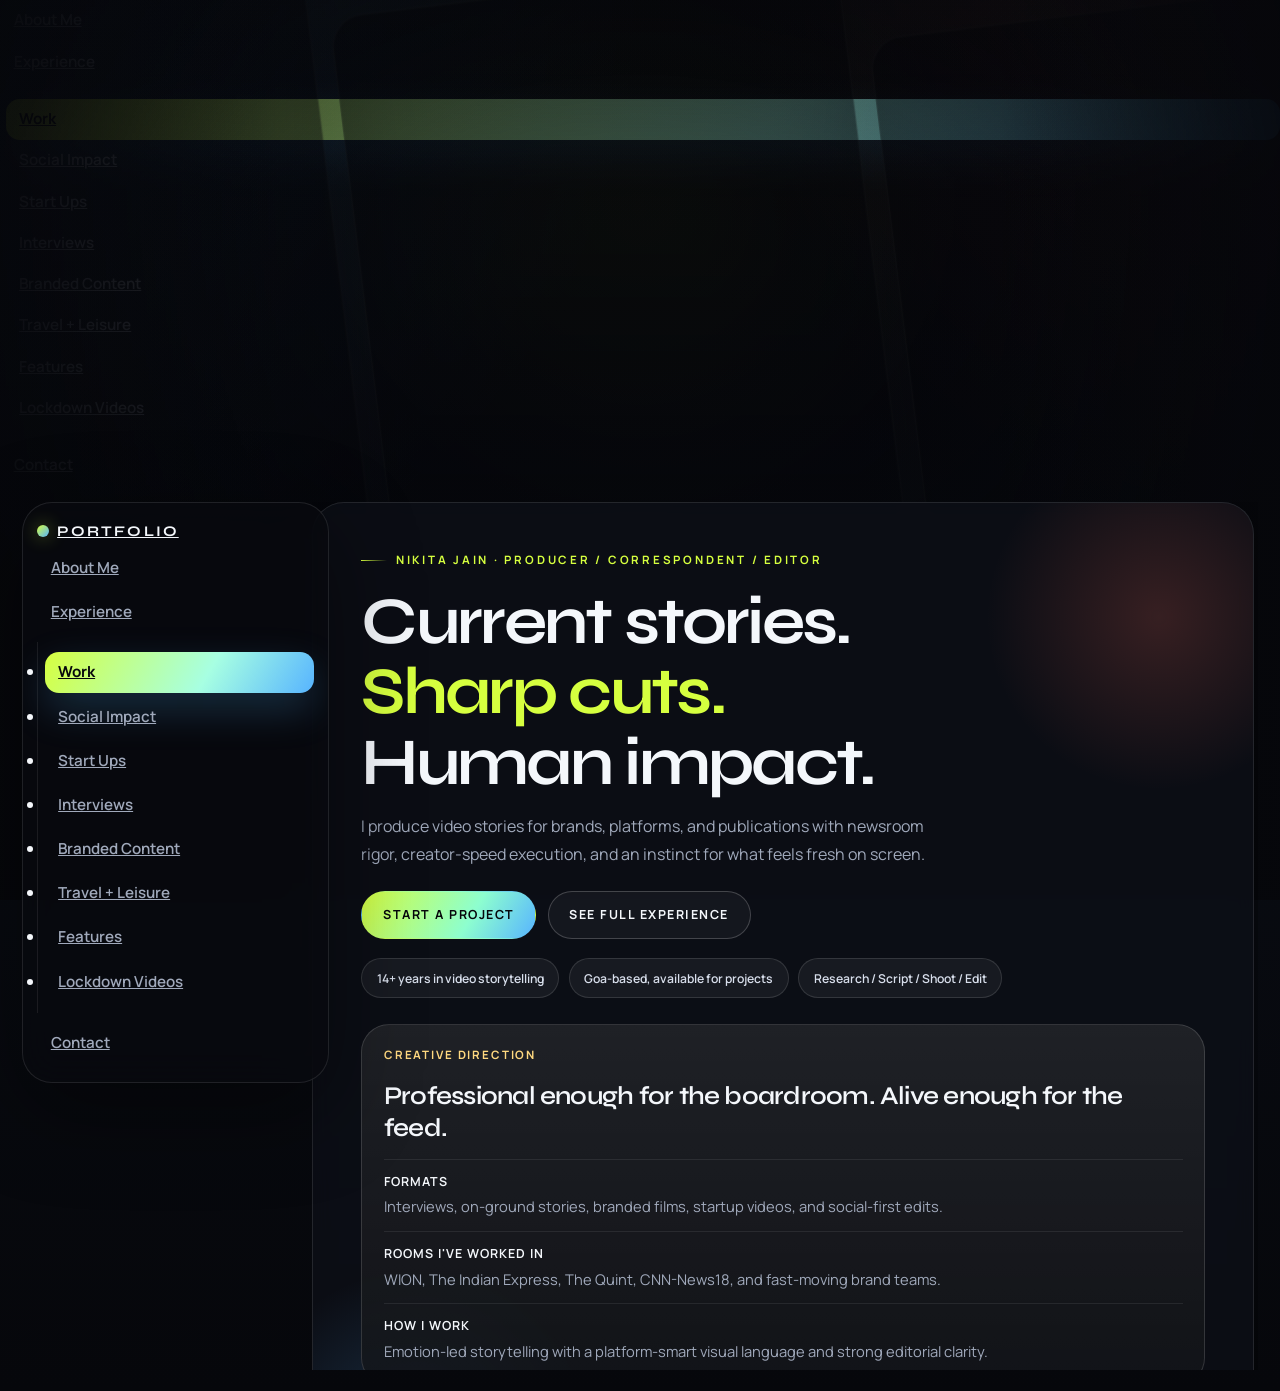
==== commit fab7a9d2: "Redesign the Selected Worlds section" ====
--- a/work/index.html
+++ b/work/index.html
@@ -182,9 +182,12 @@
             </section>
 
             <section class="nj-cover-gallery">
-              <div class="nj-section-intro">
-                <h2>Selected Worlds</h2>
-                <p>Move through the portfolio by story type and audience. Each lane shows a different side of the way I shoot, structure, and edit.</p>
+              <div class="nj-section-intro nj-section-intro--worlds">
+                <div class="nj-section-intro__copy">
+                  <span class="nj-kicker">Portfolio Lanes</span>
+                  <h2>Selected Worlds</h2>
+                </div>
+                <p>Move through the portfolio by story type, visual rhythm, and audience. Each lane has its own tone so the section feels intentional, readable, and easy to scan.</p>
               </div>
               <section class="project-covers nj-cover-grid" data-context="page.gallery.covers">
           <a class="project-cover js-project-cover-touch hold-space" href="/non-profit-organisation" data-context="pages" data-identity="id:p69a99d00d640fbbbb282eb6e8b95f3759768d693f11e4fa039a28" data-hover-hint-id="p69a99d00d640fbbbb282eb6e8b95f3759768d693f11e4fa039a28" data-hover-hint="galleryPageCover">
@@ -205,8 +208,13 @@
             <div class="details-wrap">
               <div class="details">
                 <div class="details-inner">
+                    <div class="project-cover__eyebrow">Human-Centred Reporting</div>
                     <div class="title preserve-whitespace">Social Impact</div>
-                    <div class="date">2026</div>
+                    <p class="project-cover__summary">NGO films, community voices, and stories built around people, policy, and on-ground reality.</p>
+                </div>
+                <div class="project-cover__footer">
+                    <div class="date">NGO / Field</div>
+                    <span class="project-cover__cta">Open collection</span>
                 </div>
               </div>
             </div>
@@ -229,8 +237,13 @@
             <div class="details-wrap">
               <div class="details">
                 <div class="details-inner">
+                    <div class="project-cover__eyebrow">Founder Momentum</div>
                     <div class="title preserve-whitespace">Start Ups</div>
-                    <div class="date">2025</div>
+                    <p class="project-cover__summary">Founder profiles, product narratives, and launch stories that feel sharp without losing credibility.</p>
+                </div>
+                <div class="project-cover__footer">
+                    <div class="date">Founders / Product</div>
+                    <span class="project-cover__cta">Open collection</span>
                 </div>
               </div>
             </div>
@@ -253,8 +266,13 @@
             <div class="details-wrap">
               <div class="details">
                 <div class="details-inner">
+                    <div class="project-cover__eyebrow">Voice And Depth</div>
                     <div class="title preserve-whitespace">Interviews</div>
-                    <div class="date">2025</div>
+                    <p class="project-cover__summary">Long-form conversations and personality-led pieces shaped with pace, listening, and clear structure.</p>
+                </div>
+                <div class="project-cover__footer">
+                    <div class="date">Conversation / Profile</div>
+                    <span class="project-cover__cta">Open collection</span>
                 </div>
               </div>
             </div>
@@ -277,8 +295,13 @@
             <div class="details-wrap">
               <div class="details">
                 <div class="details-inner">
+                    <div class="project-cover__eyebrow">Editorial Brand Films</div>
                     <div class="title preserve-whitespace">Branded Content</div>
-                    <div class="date">2025</div>
+                    <p class="project-cover__summary">Brand stories with cleaner pacing, stronger polish, and visuals that still feel current on-screen.</p>
+                </div>
+                <div class="project-cover__footer">
+                    <div class="date">Brand / Editorial</div>
+                    <span class="project-cover__cta">Open collection</span>
                 </div>
               </div>
             </div>
@@ -301,8 +324,13 @@
             <div class="details-wrap">
               <div class="details">
                 <div class="details-inner">
+                    <div class="project-cover__eyebrow">Place And Texture</div>
                     <div class="title preserve-whitespace">Travel + Leisure</div>
-                    <div class="date">2025</div>
+                    <p class="project-cover__summary">Destination-led video built around movement, atmosphere, and a strong sense of mood and place.</p>
+                </div>
+                <div class="project-cover__footer">
+                    <div class="date">Travel / Atmosphere</div>
+                    <span class="project-cover__cta">Open collection</span>
                 </div>
               </div>
             </div>
@@ -325,8 +353,13 @@
             <div class="details-wrap">
               <div class="details">
                 <div class="details-inner">
+                    <div class="project-cover__eyebrow">Narrative Packages</div>
                     <div class="title preserve-whitespace">Features</div>
-                    <div class="date">2025</div>
+                    <p class="project-cover__summary">Narrative-led packages that combine reporting, character, and a more cinematic finish.</p>
+                </div>
+                <div class="project-cover__footer">
+                    <div class="date">Narrative / Features</div>
+                    <span class="project-cover__cta">Open collection</span>
                 </div>
               </div>
             </div>
@@ -349,8 +382,13 @@
             <div class="details-wrap">
               <div class="details">
                 <div class="details-inner">
+                    <div class="project-cover__eyebrow">Remote Storytelling</div>
                     <div class="title preserve-whitespace">Lockdown Videos</div>
-                    <div class="date">2025</div>
+                    <p class="project-cover__summary">Resourceful remote pieces designed for urgency, intimacy, and social-first distribution.</p>
+                </div>
+                <div class="project-cover__footer">
+                    <div class="date">Remote / Social</div>
+                    <span class="project-cover__cta">Open collection</span>
                 </div>
               </div>
             </div>
--- a/custom/custom.css
+++ b/custom/custom.css
@@ -15,6 +15,7 @@
   --nj-blue: #57b4ff;
   --nj-gold: #ffd980;
   --nj-shadow: 0 28px 90px rgba(0, 0, 0, 0.42);
+  --nj-content-max: 1360px;
   --nj-radius-xl: 32px;
   --nj-radius-lg: 24px;
   --nj-radius-md: 18px;
@@ -47,7 +48,7 @@
     radial-gradient(circle at 50% 15%, rgba(214, 255, 63, 0.08), transparent 24%),
     linear-gradient(180deg, #07080c 0%, #090c13 45%, #06070b 100%);
   font-family: var(--nj-font-body);
-  line-height: 1.55;
+  line-height: 1.6;
   overflow-x: hidden;
 }
 
@@ -240,7 +241,7 @@
   text-transform: uppercase;
   letter-spacing: 0.14em;
   font-size: 0.92rem;
-  font-weight: 800;
+  font-weight: 700;
 }
 
 .logo a::before {
@@ -278,7 +279,7 @@
 .sidebar-content nav a.active,
 .js-responsive-nav nav a.active {
   color: #07080c !important;
-  font-weight: 800;
+  font-weight: 700;
   background: linear-gradient(120deg, var(--nj-lime), #a7ffe2 60%, var(--nj-blue));
   box-shadow: 0 16px 40px rgba(87, 180, 255, 0.22);
 }
@@ -333,6 +334,14 @@
 .page-container {
   display: grid;
   gap: 1rem;
+  width: 100%;
+  max-width: none;
+}
+
+.nj-home-shell > *,
+.page-container > * {
+  width: 100%;
+  min-width: 0;
 }
 
 .nj-kicker {
@@ -365,7 +374,7 @@
   color: var(--nj-text);
   text-decoration: none;
   font-size: 0.78rem;
-  font-weight: 800;
+  font-weight: 700;
   letter-spacing: 0.12em;
   text-transform: uppercase;
   transition: transform 180ms ease, border-color 180ms ease, background-color 180ms ease, color 180ms ease;
@@ -417,7 +426,7 @@
   position: relative;
   overflow: hidden;
   padding: clamp(1.5rem, 4vw, 3rem);
-  min-height: min(78vh, 820px);
+  min-height: min(72vh, 760px);
 }
 
 .nj-hero::before,
@@ -453,24 +462,33 @@
   z-index: 1;
   min-height: inherit;
   display: grid;
-  grid-template-columns: minmax(0, 1.3fr) minmax(280px, 0.72fr);
+  grid-template-columns: minmax(0, 1.18fr) minmax(300px, 0.82fr);
   gap: clamp(1rem, 2vw, 2rem);
-  align-items: end;
+  align-items: stretch;
+}
+
+.nj-hero-grid > *,
+.nj-proof-grid > *,
+.nj-cover-grid > * {
+  min-width: 0;
 }
 
 .nj-hero-copy {
-  max-width: 960px;
+  max-width: 820px;
+  display: grid;
+  align-content: center;
 }
 
 .nj-hero-tagline {
   margin: 1rem 0 0;
-  max-width: 15ch;
+  max-width: 13ch;
   font-family: var(--nj-font-display) !important;
-  font-size: clamp(3.2rem, 10vw, 7.4rem);
-  font-weight: 800;
-  line-height: 0.92;
-  letter-spacing: -0.07em;
-  text-transform: uppercase;
+  font-size: clamp(2.4rem, 5.2vw, 4.8rem);
+  font-weight: 650;
+  line-height: 1.06;
+  letter-spacing: -0.04em;
+  text-transform: none;
+  overflow-wrap: anywhere;
 }
 
 .nj-hero-tagline span {
@@ -479,9 +497,11 @@
 
 .nj-hero p {
   margin: 1rem 0 0;
-  max-width: 62ch;
+  max-width: 58ch;
   color: var(--nj-muted);
-  font-size: clamp(1rem, 1.8vw, 1.14rem);
+  font-size: clamp(0.98rem, 1.25vw, 1.05rem);
+  line-height: 1.72;
+  overflow-wrap: anywhere;
 }
 
 .nj-hero-actions {
@@ -506,8 +526,9 @@
   border-radius: 999px;
   border: 1px solid rgba(255, 255, 255, 0.12);
   background: rgba(255, 255, 255, 0.05);
-  font-size: 0.78rem;
-  font-weight: 700;
+  font-size: 0.76rem;
+  font-weight: 600;
+  line-height: 1.4;
   color: #d8dfec;
 }
 
@@ -516,8 +537,9 @@
   z-index: 1;
   align-self: stretch;
   display: grid;
-  gap: 1rem;
-  padding: 1.3rem;
+  align-content: start;
+  gap: 0.95rem;
+  padding: 1.35rem;
   border-radius: 28px;
   border: 1px solid rgba(255, 255, 255, 0.14);
   background:
@@ -530,7 +552,7 @@
 .nj-marquee__track span,
 .nj-contact-me__tag {
   font-size: 0.72rem;
-  font-weight: 800;
+  font-weight: 700;
   text-transform: uppercase;
   letter-spacing: 0.16em;
 }
@@ -543,11 +565,12 @@
 .nj-hero-panel__title {
   margin: 0;
   font-family: var(--nj-font-display) !important;
-  font-size: clamp(1.6rem, 3vw, 2.4rem);
-  font-weight: 700;
-  line-height: 1;
-  letter-spacing: -0.04em;
-  text-transform: uppercase;
+  font-size: clamp(1.35rem, 2vw, 1.8rem);
+  font-weight: 600;
+  line-height: 1.24;
+  letter-spacing: -0.03em;
+  text-transform: none;
+  overflow-wrap: anywhere;
 }
 
 .nj-hero-panel__list {
@@ -566,8 +589,8 @@
 }
 
 .nj-hero-panel__list strong {
-  font-size: 0.88rem;
-  font-weight: 800;
+  font-size: 0.78rem;
+  font-weight: 650;
   letter-spacing: 0.08em;
   text-transform: uppercase;
 }
@@ -575,6 +598,7 @@
 .nj-hero-panel__list span {
   color: var(--nj-muted);
   font-size: 0.92rem;
+  line-height: 1.65;
 }
 
 .nj-marquee {
@@ -588,7 +612,7 @@
   display: flex;
   gap: 1.3rem;
   white-space: nowrap;
-  padding: 0.9rem 1.2rem;
+  padding: 0.85rem 1.2rem;
   animation: nj-marquee 24s linear infinite;
 }
 
@@ -614,13 +638,17 @@
 
 .nj-proof-grid {
   display: grid;
-  grid-template-columns: repeat(4, minmax(0, 1fr));
+  grid-template-columns: repeat(auto-fit, minmax(220px, 1fr));
   gap: 1rem;
+  align-items: stretch;
 }
 
 .nj-proof-card {
-  min-height: 180px;
-  padding: 1.2rem;
+  min-height: 168px;
+  display: grid;
+  align-content: start;
+  gap: 0.35rem;
+  padding: 1.2rem 1.25rem;
   border-radius: 24px;
   border: 1px solid var(--nj-line);
   background: rgba(255, 255, 255, 0.04);
@@ -647,19 +675,21 @@
 
 .nj-proof-card strong {
   display: block;
-  margin-top: 0.7rem;
+  margin-top: 0.45rem;
   font-family: var(--nj-font-display) !important;
-  font-size: clamp(2rem, 5vw, 3.4rem);
-  font-weight: 800;
-  line-height: 0.92;
-  letter-spacing: -0.05em;
-  text-transform: uppercase;
+  font-size: clamp(1.6rem, 2.6vw, 2.2rem);
+  font-weight: 650;
+  line-height: 1.08;
+  letter-spacing: -0.03em;
+  text-transform: none;
+  overflow-wrap: anywhere;
 }
 
 .nj-proof-card p {
-  margin: 0.75rem 0 0;
+  margin: 0.15rem 0 0;
   color: var(--nj-muted);
   font-size: 0.96rem;
+  line-height: 1.65;
 }
 
 .nj-cover-gallery,
@@ -677,51 +707,49 @@
 
 .nj-section-intro h2 {
   margin: 0;
-  max-width: 10ch;
+  max-width: 12ch;
   font-family: var(--nj-font-display) !important;
-  font-size: clamp(2rem, 5vw, 4.3rem);
-  font-weight: 800;
-  line-height: 0.94;
-  letter-spacing: -0.06em;
-  text-transform: uppercase;
+  font-size: clamp(1.8rem, 3vw, 2.6rem);
+  font-weight: 650;
+  line-height: 1.12;
+  letter-spacing: -0.03em;
+  text-transform: none;
+  overflow-wrap: anywhere;
 }
 
 .nj-section-intro p {
-  max-width: 34rem;
+  max-width: 38rem;
   margin: 0;
   color: var(--nj-muted);
+  font-size: 0.98rem;
+  line-height: 1.7;
 }
 
 .nj-cover-grid {
   display: grid !important;
-  grid-template-columns: repeat(12, minmax(0, 1fr));
+  grid-template-columns: repeat(auto-fit, minmax(240px, 1fr));
   gap: 1rem;
+  align-items: stretch;
 }
 
 .project-cover {
   position: relative;
   display: block !important;
-  min-height: 320px;
-  height: 100%;
+  aspect-ratio: 5 / 4;
+  min-height: 0;
+  height: auto;
   overflow: hidden;
   border-radius: 26px;
   text-decoration: none;
-  grid-column: span 4;
+  grid-column: span 1;
   transition: transform 220ms ease, border-color 220ms ease, box-shadow 220ms ease;
 }
 
 .project-cover:nth-child(1),
-.project-cover:nth-child(4) {
-  grid-column: span 7;
-}
-
+.project-cover:nth-child(4),
 .project-cover:nth-child(2),
 .project-cover:nth-child(3) {
-  grid-column: span 5;
-}
-
-.project-cover:nth-child(n + 5) {
-  min-height: 280px;
+  grid-column: span 1;
 }
 
 .project-cover:hover {
@@ -767,7 +795,7 @@
   position: absolute;
   inset: auto 0 0;
   z-index: 2;
-  padding: 1.1rem;
+  padding: 1rem;
 }
 
 .project-cover .details {
@@ -779,16 +807,18 @@
 
 .project-cover .details-inner {
   display: grid;
-  gap: 0.35rem;
+  gap: 0.3rem;
+  min-width: 0;
 }
 
 .project-cover .title {
   font-family: var(--nj-font-display) !important;
-  font-size: clamp(1.3rem, 2.8vw, 2.2rem);
-  font-weight: 700;
-  line-height: 0.96;
-  letter-spacing: -0.04em;
-  text-transform: uppercase;
+  font-size: clamp(1.05rem, 1.55vw, 1.32rem);
+  font-weight: 600;
+  line-height: 1.16;
+  letter-spacing: -0.02em;
+  text-transform: none;
+  overflow-wrap: anywhere;
 }
 
 .project-cover .date {
@@ -805,6 +835,181 @@
   text-transform: uppercase;
 }
 
+.nj-cover-gallery {
+  position: relative;
+  padding: clamp(1.2rem, 3vw, 1.8rem);
+  border: 1px solid var(--nj-line);
+  border-radius: var(--nj-radius-xl);
+  background: var(--nj-surface);
+  backdrop-filter: blur(10px);
+  box-shadow: var(--nj-shadow);
+}
+
+.nj-section-intro__copy {
+  display: grid;
+  gap: 0.6rem;
+}
+
+.nj-cover-gallery .nj-section-intro {
+  display: grid;
+  grid-template-columns: minmax(0, 1fr) minmax(320px, 44rem);
+  align-items: end;
+  gap: 1rem 1.5rem;
+  padding-bottom: 0.3rem;
+  border-bottom: 1px solid rgba(255, 255, 255, 0.08);
+}
+
+.nj-cover-gallery .nj-section-intro h2 {
+  max-width: none;
+  font-size: clamp(2rem, 4vw, 3.6rem);
+  line-height: 1.02;
+}
+
+.nj-cover-gallery .nj-section-intro p {
+  max-width: none;
+  font-size: 1rem;
+  line-height: 1.72;
+}
+
+.nj-cover-gallery .nj-cover-grid {
+  display: grid !important;
+  grid-template-columns: 1fr;
+  gap: 1rem;
+}
+
+.nj-cover-gallery .project-cover {
+  display: grid !important;
+  grid-template-columns: minmax(300px, 0.92fr) minmax(0, 1.08fr);
+  min-height: clamp(290px, 31vw, 370px);
+  aspect-ratio: auto;
+  border-radius: 30px;
+  background: rgba(255, 255, 255, 0.03);
+}
+
+.nj-cover-gallery .project-cover::before {
+  display: none;
+}
+
+.nj-cover-gallery .project-cover:nth-child(even) .cover-image-wrap {
+  order: 2;
+}
+
+.nj-cover-gallery .project-cover:nth-child(even) .details-wrap {
+  order: 1;
+}
+
+.nj-cover-gallery .project-cover:hover {
+  transform: translateY(-4px);
+  border-color: rgba(255, 255, 255, 0.24);
+  box-shadow: 0 36px 110px rgba(0, 0, 0, 0.44);
+}
+
+.nj-cover-gallery .cover-image-wrap {
+  position: relative;
+  min-height: 100%;
+  height: 100%;
+  overflow: hidden;
+}
+
+.nj-cover-gallery .cover-image-wrap::after {
+  content: "";
+  position: absolute;
+  inset: 0;
+  background:
+    linear-gradient(180deg, rgba(6, 7, 11, 0.06), rgba(6, 7, 11, 0.3)),
+    linear-gradient(135deg, rgba(87, 180, 255, 0.16), transparent 45%, rgba(255, 113, 93, 0.14));
+  pointer-events: none;
+}
+
+.nj-cover-gallery .cover-image,
+.nj-cover-gallery .cover {
+  min-height: 100%;
+  height: 100%;
+}
+
+.nj-cover-gallery .project-cover .cover__img {
+  height: 100%;
+  object-fit: cover;
+}
+
+.nj-cover-gallery .details-wrap {
+  position: static;
+  inset: auto;
+  padding: clamp(1.2rem, 2.2vw, 1.8rem);
+  background:
+    linear-gradient(180deg, rgba(255, 255, 255, 0.06), rgba(255, 255, 255, 0.02)),
+    rgba(10, 12, 17, 0.62);
+}
+
+.nj-cover-gallery .details {
+  height: 100%;
+  display: grid;
+  align-content: space-between;
+  gap: 1.2rem;
+}
+
+.nj-cover-gallery .details-inner {
+  display: grid;
+  align-content: start;
+  gap: 0.55rem;
+  max-width: 44rem;
+}
+
+.nj-cover-gallery .project-cover__eyebrow {
+  font-size: 0.72rem;
+  font-weight: 700;
+  text-transform: uppercase;
+  letter-spacing: 0.16em;
+  color: var(--nj-lime);
+}
+
+.nj-cover-gallery .title {
+  font-size: clamp(1.7rem, 2.6vw, 2.7rem);
+  font-weight: 650;
+  line-height: 1.06;
+  letter-spacing: -0.03em;
+}
+
+.nj-cover-gallery .project-cover__summary {
+  margin: 0;
+  color: var(--nj-muted);
+  font-size: 1rem;
+  line-height: 1.72;
+  max-width: 52ch;
+}
+
+.nj-cover-gallery .project-cover__footer {
+  display: flex;
+  align-items: center;
+  justify-content: space-between;
+  gap: 1rem;
+  flex-wrap: wrap;
+}
+
+.nj-cover-gallery .date {
+  padding: 0.5rem 0.8rem;
+  background: rgba(255, 255, 255, 0.08);
+  font-size: 0.68rem;
+  font-weight: 700;
+}
+
+.nj-cover-gallery .project-cover__cta {
+  display: inline-flex;
+  align-items: center;
+  gap: 0.45rem;
+  color: #edf3ff;
+  font-size: 0.78rem;
+  font-weight: 700;
+  letter-spacing: 0.14em;
+  text-transform: uppercase;
+}
+
+.nj-cover-gallery .project-cover__cta::after {
+  content: "+";
+  font-size: 1rem;
+  line-height: 1;
+}
+
 .nj-selected-cuts {
   padding: 1.35rem;
 }
@@ -849,7 +1054,7 @@
 .nj-reel-row {
   display: grid;
   grid-auto-flow: column;
-  grid-auto-columns: minmax(340px, 38vw);
+  grid-auto-columns: minmax(300px, 31rem);
   gap: 1rem;
   overflow-x: auto;
   overscroll-behavior-x: contain;
@@ -943,11 +1148,11 @@
 .nj-reel-copy h3 {
   margin: 0;
   font-family: var(--nj-font-display) !important;
-  font-size: 1.35rem;
-  font-weight: 700;
-  line-height: 0.96;
-  letter-spacing: -0.04em;
-  text-transform: uppercase;
+  font-size: 1.12rem;
+  font-weight: 600;
+  line-height: 1.18;
+  letter-spacing: -0.02em;
+  text-transform: none;
 }
 
 .nj-reel-copy p {
@@ -964,13 +1169,14 @@
 
 .nj-contact-me h2 {
   margin: 0.5rem 0 0;
-  max-width: 12ch;
+  max-width: 14ch;
   font-family: var(--nj-font-display) !important;
-  font-size: clamp(2.2rem, 5vw, 4.6rem);
-  font-weight: 800;
-  line-height: 0.94;
-  letter-spacing: -0.06em;
-  text-transform: uppercase;
+  font-size: clamp(1.9rem, 4vw, 3.2rem);
+  font-weight: 650;
+  line-height: 1.1;
+  letter-spacing: -0.03em;
+  text-transform: none;
+  overflow-wrap: anywhere;
 }
 
 .nj-contact-me p {
@@ -998,11 +1204,11 @@
   margin: 0;
   max-width: 10ch;
   font-family: var(--nj-font-display) !important;
-  font-size: clamp(2.5rem, 7vw, 5.8rem);
-  font-weight: 800;
-  line-height: 0.92;
-  letter-spacing: -0.06em;
-  text-transform: uppercase;
+  font-size: clamp(2.2rem, 5vw, 4.6rem);
+  font-weight: 700;
+  line-height: 1.02;
+  letter-spacing: -0.04em;
+  text-transform: none;
   overflow-wrap: anywhere;
 }
 
@@ -1232,11 +1438,11 @@
 .nj-about-name h1 {
   margin: 0.5rem 0 0;
   font-family: var(--nj-font-display) !important;
-  font-weight: 800;
-  font-size: clamp(2.8rem, 7vw, 6rem);
-  line-height: 0.92;
-  letter-spacing: -0.06em;
-  text-transform: uppercase;
+  font-weight: 700;
+  font-size: clamp(2.5rem, 6vw, 5.2rem);
+  line-height: 1.02;
+  letter-spacing: -0.04em;
+  text-transform: none;
   overflow-wrap: anywhere;
 }
 
@@ -1301,11 +1507,11 @@
 .nj-about-block h3 {
   margin: 0 0 0.5rem;
   font-family: var(--nj-font-display) !important;
-  font-size: 1.45rem;
-  font-weight: 700;
-  line-height: 1;
-  letter-spacing: -0.04em;
-  text-transform: uppercase;
+  font-size: 1.3rem;
+  font-weight: 650;
+  line-height: 1.15;
+  letter-spacing: -0.02em;
+  text-transform: none;
 }
 
 .nj-about-block p {
@@ -1439,9 +1645,28 @@
   }
 }
 
+@media (max-width: 1500px) {
+  .nj-hero-grid {
+    grid-template-columns: minmax(0, 1fr);
+  }
+
+  .nj-hero {
+    min-height: auto;
+  }
+}
+
 @media (max-width: 1200px) {
-  .nj-proof-grid {
-    grid-template-columns: repeat(2, minmax(0, 1fr));
+  .nj-cover-grid {
+    grid-template-columns: repeat(auto-fit, minmax(220px, 1fr));
+  }
+
+  .nj-cover-gallery .nj-section-intro {
+    grid-template-columns: 1fr;
+  }
+
+  .nj-cover-gallery .project-cover {
+    grid-template-columns: minmax(240px, 0.88fr) minmax(0, 1.12fr);
+    min-height: 300px;
   }
 }
 
@@ -1474,10 +1699,6 @@
     min-height: auto;
   }
 
-  .nj-hero-grid {
-    grid-template-columns: minmax(0, 1fr);
-  }
-
   .nj-section-intro,
   .nj-reel-top {
     flex-direction: column;
@@ -1489,16 +1710,24 @@
     max-width: none;
   }
 
-  .nj-cover-grid {
-    grid-template-columns: repeat(2, minmax(0, 1fr));
-  }
-
-  .project-cover,
-  .project-cover:nth-child(1),
-  .project-cover:nth-child(2),
-  .project-cover:nth-child(3),
-  .project-cover:nth-child(4) {
-    grid-column: span 1;
+  .nj-cover-gallery {
+    padding: 1rem;
+  }
+
+  .nj-cover-gallery .project-cover {
+    grid-template-columns: 1fr;
+    min-height: auto;
+    aspect-ratio: auto;
+  }
+
+  .nj-cover-gallery .project-cover:nth-child(even) .cover-image-wrap,
+  .nj-cover-gallery .project-cover:nth-child(even) .details-wrap {
+    order: initial;
+  }
+
+  .nj-cover-gallery .cover-image-wrap {
+    min-height: 0;
+    aspect-ratio: 16 / 10;
   }
 
   .nj-about-block {
@@ -1543,8 +1772,32 @@
   }
 
   .project-cover {
-    min-height: 260px;
+    aspect-ratio: 4 / 3;
     grid-column: auto;
+  }
+
+  .nj-cover-gallery .project-cover {
+    aspect-ratio: auto;
+    border-radius: 24px;
+  }
+
+  .nj-cover-gallery .nj-section-intro h2 {
+    font-size: clamp(1.75rem, 8vw, 2.4rem);
+    line-height: 1.08;
+  }
+
+  .nj-cover-gallery .details-wrap {
+    padding: 1rem;
+  }
+
+  .nj-cover-gallery .title {
+    font-size: clamp(1.45rem, 7vw, 1.9rem);
+    line-height: 1.12;
+  }
+
+  .nj-cover-gallery .project-cover__footer {
+    align-items: flex-start;
+    flex-direction: column;
   }
 
   .project-module.module.tree {
